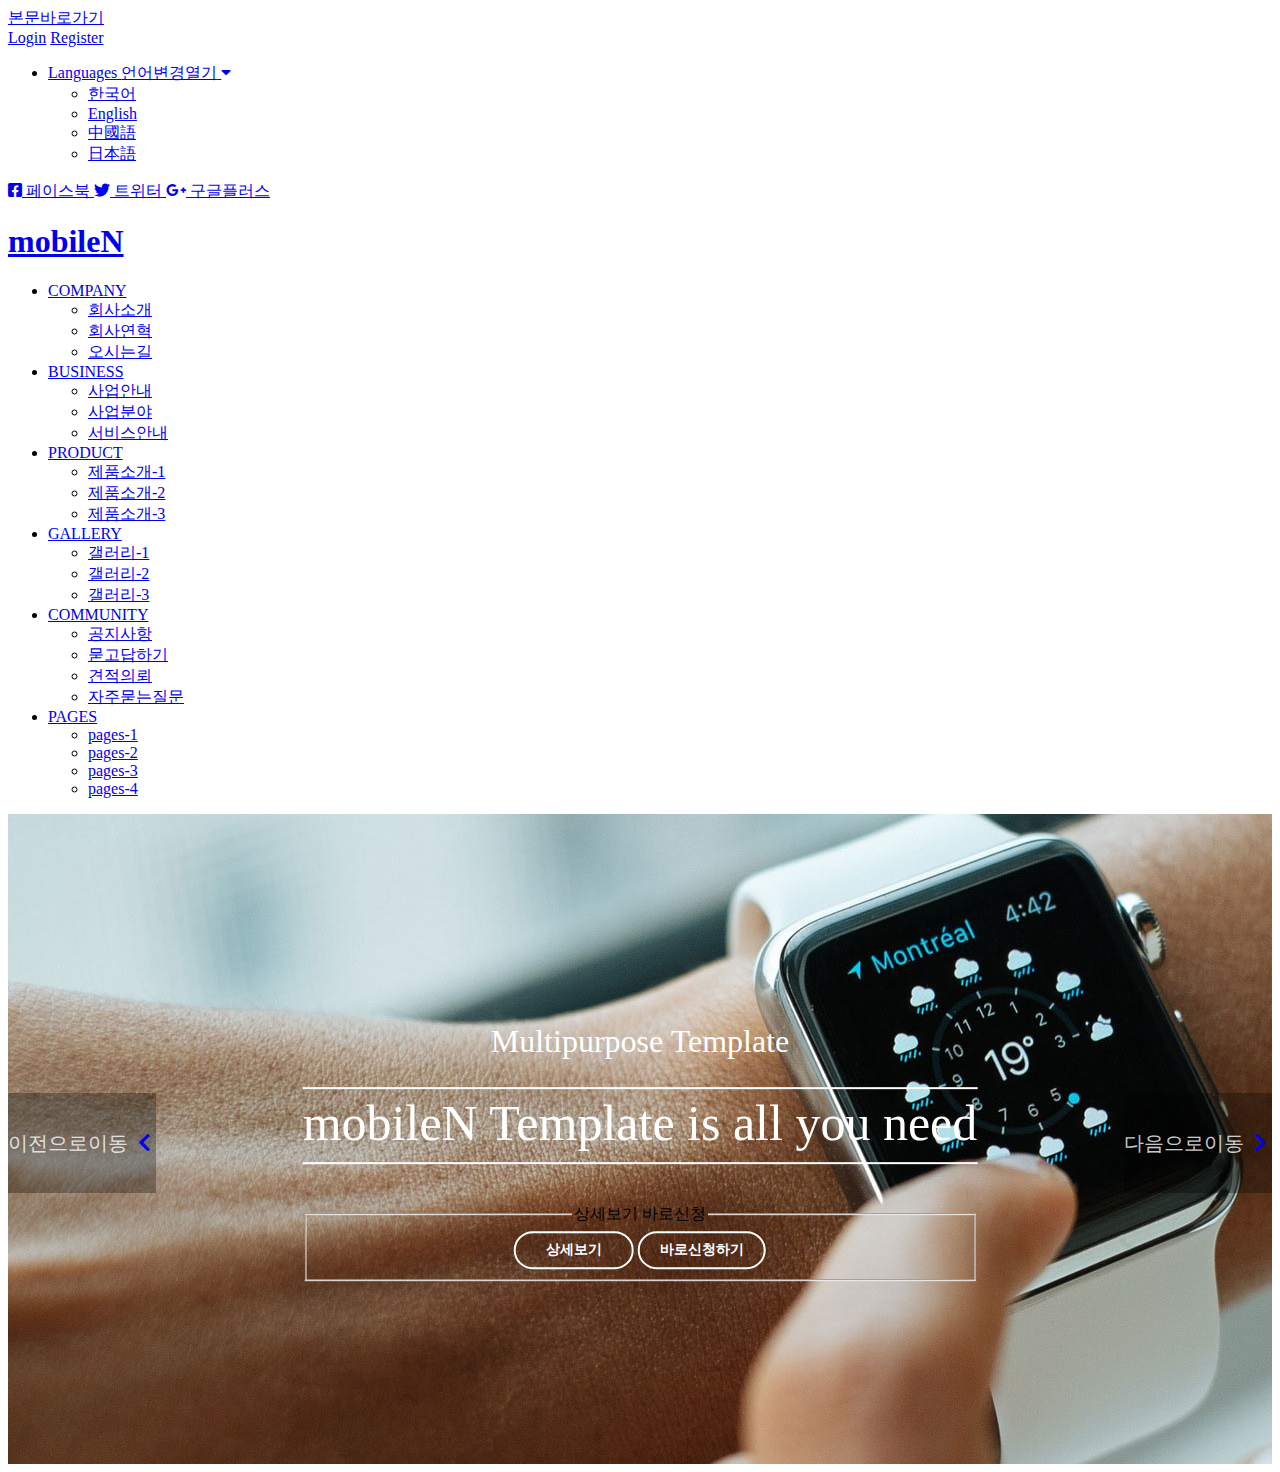
==== index.html @ b36bf937 "Initial commit" ====
<!DOCTYPE html>
<html lang="ko">
<head>
    <meta charset="UTF-8">
    <meta name="viewport" content="width=device-width, initial-scale=1.0">
    <title>portfolio</title>
    <link rel="stylesheet" href="css/index.css">
    <link rel="stylesheet" href="https://use.fontawesome.com/releases/v5.7.0/css/all.css">
    <script src="js/prefixfree.min.js"></script>
    <!--[if lt IE 9]>
    <script src="js/html5shiv.js"></script>
    <![endif]-->

</head>
<body>
    <div class="skip">
        <a href="#">본문바로가기</a>
    </div>

    <header id="header">
        <div class="topmenu">
            <div class="topmenu_box row">
                <div class="login">
                    <a href="#">Login</a>
                    <a href="#">Register</a>
                </div> 
                <div class="lang">
                    <ul class="depth_1">
                       <li>
                           <a href="#">Languages
                               <span class="blind">언어변경열기</span>
                               <span class="open"><i class="fas fa-caret-down"></i></span>
                           </a>
                           <ul class="depth_2">
                               <li><a href="#">한국어</a></li>
                               <li><a href="#">English</a></li>
                               <li><a href="#">中國語</a></li>
                               <li><a href="#">日本語</a></li>
                           </ul>
                       </li>
                    </ul>
                </div>  
                <div class="sns">
                    <a href="#">
                        <i class="fab fa-facebook-square"></i>
                        <span class="blind">페이스북</span>
                    </a>
                    <a href="#">
                        <i class="fab fa-twitter"></i>
                        <span class="blind">트위터</span>
                    </a>
                    <a href="#">
                        <i class="fab fa-google-plus-g"></i>
                        <span class="blind">구글플러스</span>
                    </a>  
                </div>
            </div>
        </div>
        <div class="h1Nav row">
            <h1>
                <a href="#">mobileN</a>
            </h1>
            <div class="nav">
                <ul class="depth1">
                    <li>
                        <a href="#">COMPANY</a>
                        <ul class="depth2">
                            <li><a href="#">회사소개</a></li>
                            <li><a href="#">회사연혁</a></li>
                            <li><a href="#">오시는길</a></li>
                        </ul>
                    </li>
                    <li>
                        <a href="#">BUSINESS</a>
                        <ul class="depth2">
                            <li><a href="#">사업안내</a></li>
                            <li><a href="#">사업분야</a></li>
                            <li><a href="#">서비스안내</a></li>
                        </ul>
                    </li>
                    <li>
                        <a href="#">PRODUCT</a>
                        <ul class="depth2">
                            <li><a href="#">제품소개-1</a></li>
                            <li><a href="#">제품소개-2</a></li>
                            <li><a href="#">제품소개-3</a></li>
                        </ul>
                    </li>
                    <li>
                        <a href="#">GALLERY</a>
                        <ul class="depth2">
                            <li><a href="#">갤러리-1</a></li>
                            <li><a href="#">갤러리-2</a></li>
                            <li><a href="#">갤러리-3</a></li>
                        </ul>
                    </li>
                    <li>
                        <a href="#">COMMUNITY</a>
                        <ul class="depth2">
                            <li><a href="#">공지사항</a></li>
                            <li><a href="#">묻고답하기</a></li>
                            <li><a href="#">견적의뢰</a></li>
                            <li><a href="#">자주묻는질문</a></li>
                        </ul>
                    </li>
                    <li>
                        <a href="#">PAGES</a>
                        <ul class="depth2">
                            <li><a href="#">pages-1</a></li>
                            <li><a href="#">pages-2</a></li>
                            <li><a href="#">pages-3</a></li>
                            <li><a href="#">pages-4</a></li>
                        </ul>
                    </li>
                </ul>
                <div class="deco_box"></div>
            </div>
        </div>

    </header>

    <section class="section">
       <div class="slide_outer">
           <div class="slide">
               <div class="slide_inner">
                   <div class="text">
                       <h2>Multipurpose Template</h2>
                       <h3>mobileN Template is all you need</h3>
                       <div class="btn">
                           <form action="#" method=post>
                               <fieldset>
                                   <legend>상세보기 바로신청</legend>
                                   <button type=submit>상세보기</button>
                                   <button type=submit>바로신청하기</button>
                               </fieldset>
                           </form>
                       </div>
                   </div>
               </div>
               <div class="slide_inner">
                <div class="text">
                    <h2>Multipurpose Template</h2>
                    <h3>mobileN Template is all you Need</h3>
                    <div class="btn">
                        <form action="#" method=post>
                            <fieldset>
                                <legend>상세보기 바로신청</legend>
                                <button type=submit>상세보기</button>
                                <button type=submit>바로신청하기</button>
                            </fieldset>
                        </form>
                    </div>
                </div>
               </div>
               <div class="slide_inner">
                <div class="text">
                    <h2>Multipurpose Template</h2>
                    <h3>mobileN Template is all you Need</h3>
                    <div class="btn">
                        <form action="#" method=post>
                            <fieldset>
                                <legend>상세보기 바로신청</legend>
                                <button type=submit>상세보기</button>
                                <button type=submit>바로신청하기</button>
                            </fieldset>
                        </form>
                    </div>
                </div>
               </div>
           </div>
           <div class="prev arr">
               <span class="blind">이전으로이동</span>
               <a href="#"><i class="fas fa-chevron-left"></i></a>
           </div>
           <div class="next arr">
               <span class="blind">다음으로이동</span>
               <a href="#"><i class="fas fa-chevron-right"></i></a>
           </div>
           <div class="prev_img">
               <div class="img1"></div>
               <h3>ALL NEW NEED</h3>
           </div>
           <div class="next_img">
              <div class="img2"></div>
              <h3>NEW AND COOL</h3>
           </div>
       </div>
    </section>




    
</body>
</html>
---- css/index.css ----
@charset "utf-8";
@import "reset.css";
@import "common.css";
@import "animate.css";

/* 공통구역을 제외한 메인페이지 스타일*/

.slide {
    width:100%;
    height:650px;
    overflow: hidden;
}
.slide .slide_inner {
    background-size:cover;
    background-repeat:no-repeat;
    height:650px;
    position:relative;
}
.slide .slide_inner:nth-child(1) { 
    background-image:url(../images/slide1.jpg);
}
.slide .slide_inner:nth-child(2) { 
    background-image:url(../images/slide2.jpg);
}
.slide .slide_inner:nth-child(3) { 
    background-image:url(../images/slide3.jpg);
}
.slide .text { 
    text-align: center;
    position:absolute;
    top:50%; left:50%;
    transform:translate(-50%, -50%)
}
.slide .text h2 { 
    font-size:32px;
    color:#fff;
    font-weight:normal;
    animation:fadeInUpBig 1s 0.5s both 1; 
}
.slide .text h3 { 
    font-size:50px;
    color:#fff;
    font-weight:normal;
    white-space: nowrap;
    border-top:2px solid #fff;
    border-bottom:2px solid #fff;
    padding:5px 0 10px;
    margin: 10px 0 40px;
    animation:fadeInUpBig 1s 0.8s both 1;
}
.slide .btn button { 
    font-size:14px;
    color:#fff;
    padding:8px 30px;
    background:transparent;
    border:2px solid #fff;
    border-radius:24px;
    font-weight: bold;
    animation:fadeInUpBig 1s 1s both 1;
    transition:all 0.5s;
}
.slide .btn button:last-child { 
    padding:8px 20px;
}
.slide .btn button:hover { 
    color:#505050;
    background:#fff;
}
.slide_outer {  
    position:relative
}
.slide_outer .arr { 
    position:absolute;
    top:43%;
    color:rgba(255, 255, 255, 0.8);
    font-size:20px;
    background:rgba(0, 0, 0, 0.3);
}
.slide_outer .arr i { 
    padding:40px 5px;
}
.slide_outer .arr:hover { 
    color:rgba(255, 255, 255, 0.4);
}
.slide_outer .next { 
     position:absolute;
     right:0%;
}
.slide_outer .prev { 
    position:absolute;
    left:0%;
}
.slide_outer .prev_img {
    position:absolute;
    top:43%; left:22.47px;
    display:none;
}
.slide_outer .img1 { 
    background-image: url(../images/slide3.jpg);
    background-repeat: no-repeat;
    background-size:cover;
    height:100px;
    width:180px;
}
.slide_outer .prev_img > h3,
.slide_outer .next_img > h3 { 
    font-size: 11px;
    color: #fff;
    background:rgba(0, 0, 0, 0.8);
    padding:5px 0px;
    text-align: center;
}
.slide_outer .next_img {
    position:absolute;
    top:43%; right:22.47px;
    display:none;
}
.slide_outer .img2 { 
    background-image: url(../images/slide2.jpg);
    background-repeat: no-repeat;
    background-size:cover;
    height:100px;
    width:180px;
}
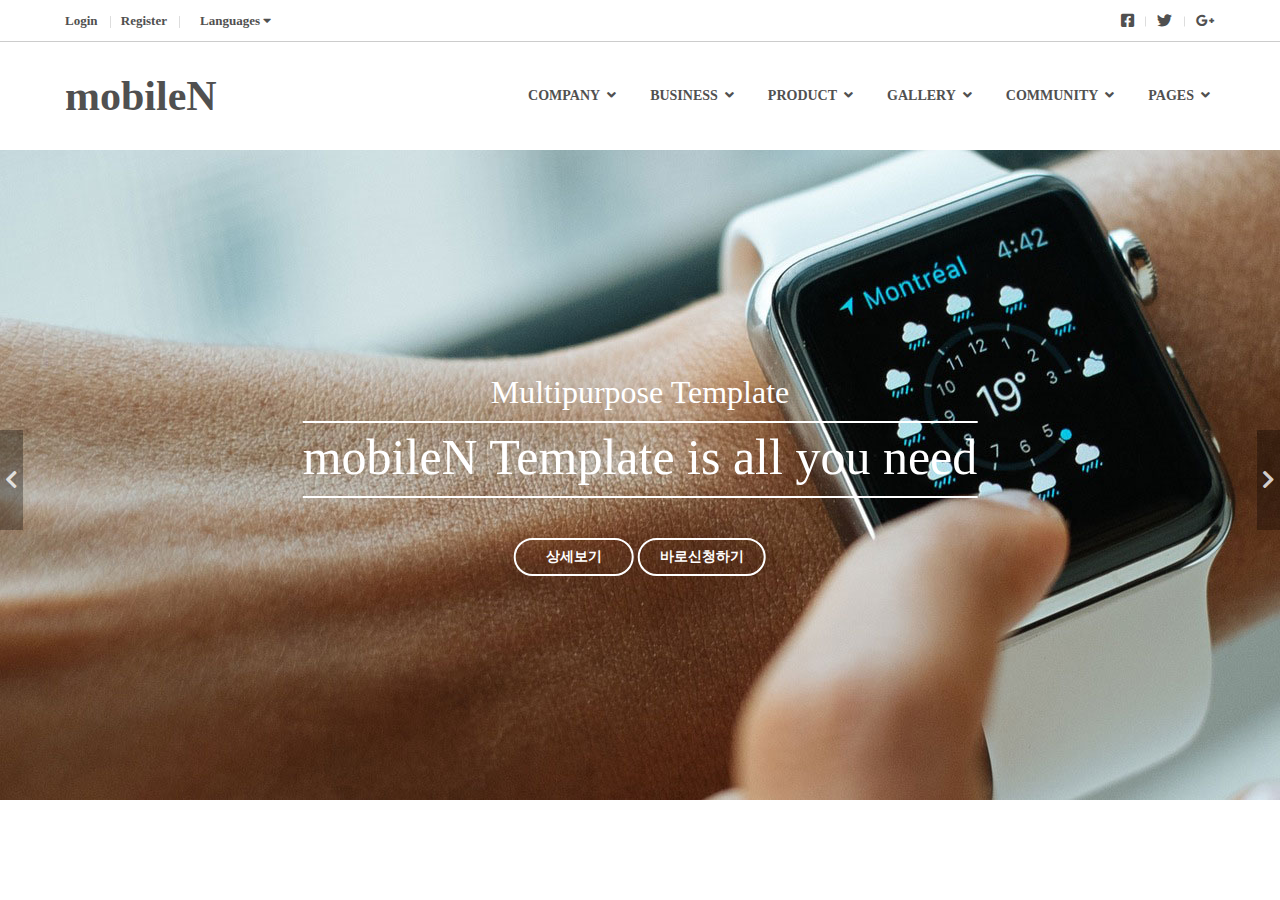
==== commit 78a5f5c6: "Update index.html" ====
--- a/index.html
+++ b/index.html
@@ -6,7 +6,7 @@
     <title>portfolio</title>
     <link rel="stylesheet" href="css/index.css">
     <link rel="stylesheet" href="https://use.fontawesome.com/releases/v5.7.0/css/all.css">
-    <script src="js/prefixfree.min.js"></script>
+    <!-- <script src="js/prefixfree.min.js"></script> -->
     <!--[if lt IE 9]>
     <script src="js/html5shiv.js"></script>
     <![endif]-->
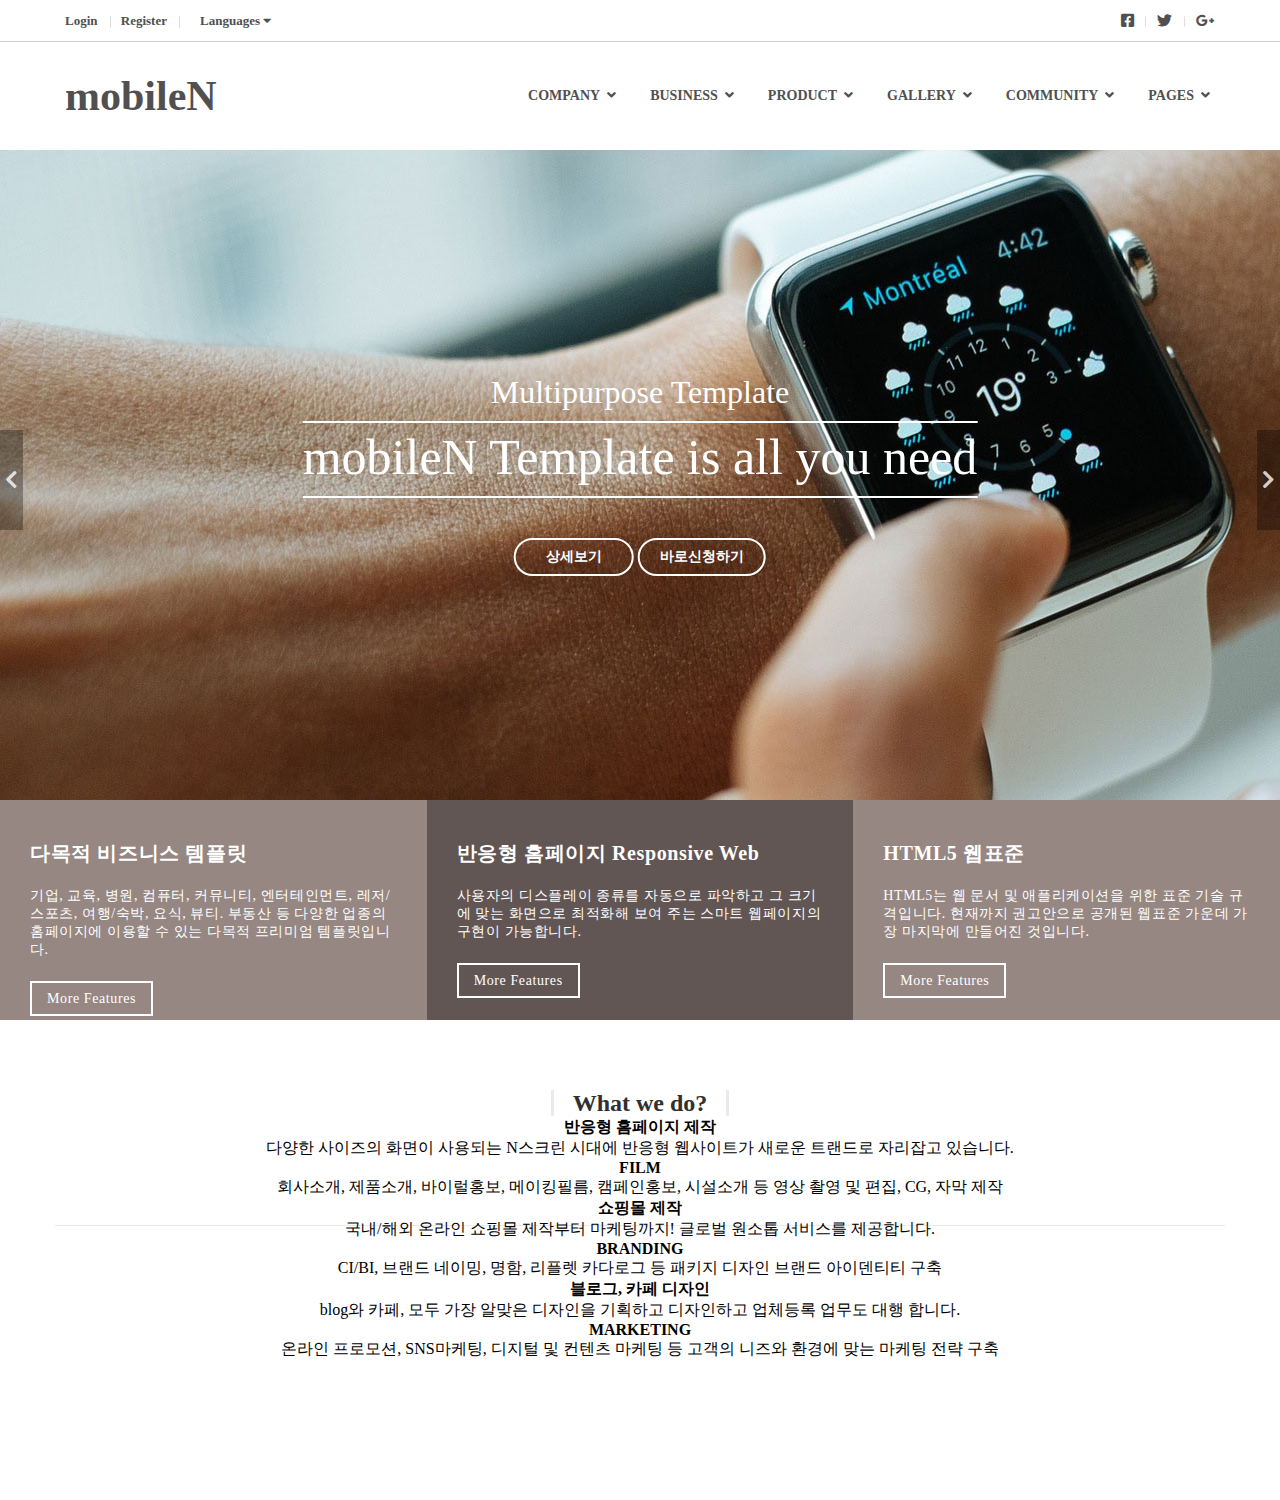
==== commit 1624231c: "0729-01" ====
--- a/index.html
+++ b/index.html
@@ -185,6 +185,90 @@
               <h3>NEW AND COOL</h3>
            </div>
        </div>
+       <div class="business">
+           <ul class="cf">
+               <li>
+                   <h2>다목적 비즈니스 템플릿</h2>
+                   <p>기업, 교육, 병원, 컴퓨터, 커뮤니티, 엔터테인먼트, 레저/스포츠, 여행/숙박, 요식, 뷰티. 부동산 등 다양한 업종의 홈페이지에 이용할 수 있는 다목적 프리미엄 템플릿입니다.</p>
+                   <a href="#">More Features</a>
+               </li>
+               <li>
+                   <h2>반응형 홈페이지 Responsive Web</h2>
+                   <p>사용자의 디스플레이 종류를 자동으로 파악하고 그 크기에 맞는 화면으로 최적화해 보여 주는 스마트 웹페이지의 구현이 가능합니다.</p>
+                   <a href="#">More Features</a>
+               </li>
+               <li>
+                   <h2>HTML5 웹표준</h2>
+                   <p>HTML5는 웹 문서 및 애플리케이션을 위한 표준 기술 규격입니다. 현재까지 권고안으로 공개된 웹표준 가운데 가장 마지막에 만들어진 것입니다.</p>
+                   <a href="">More Features</a>
+               </li>
+           </ul>
+       </div>
+       <div class="service row">
+           <span>What we do?</span>
+           <div class="service_box">
+               <div class="box">
+                   <div>
+                       <div class="service_icon">
+                           <i class="icon-home"></i>
+                           <h3>반응형 홈페이지 제작</h3>
+                       </div>
+                       <div calss="overlay_text">
+                           <p>다양한 사이즈의 화면이 사용되는 N스크린 시대에 반응형 웹사이트가 새로운 트랜드로 자리잡고 있습니다.</p>
+                       </div>
+                   </div>
+                   <div>
+                       <div class="service_icon">
+                           <i class="icon-film"></i>
+                           <h3>FILM</h3>
+                       </div>
+                       <div calss="overlay_text">
+                           <p>회사소개, 제품소개, 바이럴홍보, 메이킹필름, 캠페인홍보, 시설소개 등 영상 촬영 및 편집, CG, 자막 제작</p>
+                       </div>
+                   </div>
+               </div>
+               <div class="box">
+                   <div>
+                       <div class="service_icon">
+                           <i class="icon-basket"></i>
+                           <h3>쇼핑몰 제작</h3>
+                       </div>
+                       <div calss="overlay_text">
+                           <p>국내/해외 온라인 쇼핑몰 제작부터 마케팅까지! 글로벌 원소톱 서비스를 제공합니다.</p>
+                       </div>
+                   </div>
+                   <div>
+                       <div class="service_icon">
+                           <i class="icon-star"></i>
+                           <h3>BRANDING</h3>
+                       </div>
+                       <div calss="overlay_text">
+                           <p>CI/BI, 브랜드 네이밍, 명함, 리플렛 카다로그 등 패키지 디자인 브랜드 아이덴티티 구축</p>
+                       </div>
+                   </div>
+               </div>
+               <div class="box">
+                   <div>
+                       <div class="service_icon">
+                           <i class="icon-doc"></i>
+                           <h3>블로그, 카페 디자인</h3>
+                       </div>
+                       <div calss="overlay_text">
+                           <p>blog와 카페, 모두 가장 알맞은 디자인을 기획하고 디자인하고 업체등록 업무도 대행 합니다.</p>
+                       </div>
+                   </div>
+                   <div>
+                       <div class="service_icon">
+                           <i class="icon-social-dribbble"></i>
+                           <h3>MARKETING</h3>
+                       </div>
+                       <div calss="overlay_text">
+                           <p>온라인 프로모션, SNS마케팅, 디지털 및 컨텐츠 마케팅 등 고객의 니즈와 환경에 맞는 마케팅 전략 구축</p>
+                       </div>
+                   </div>
+               </div>
+           </div>
+       </div>  
     </section>
 
 
--- a/css/index.css
+++ b/css/index.css
@@ -4,7 +4,6 @@
 @import "animate.css";
 
 /* 공통구역을 제외한 메인페이지 스타일*/
-
 .slide {
     width:100%;
     height:650px;
@@ -121,4 +120,58 @@
     background-size:cover;
     height:100px;
     width:180px;
+}
+.slide_outer .prev:hover + .prev_img { display:block; }
+.slide_outer .next:hover + .next_img { display:block; }
+
+.business ul li {
+    float: left; 
+    width:33.3333%;
+    color: #fff;
+    padding: 40px 30px;
+    height:220px;
+    letter-spacing:0.6px
+}
+.business li > h2 { 
+    font-size: 20px;
+}
+.business p {
+    margin: 20px 0 30px;
+    font-size:14px;
+}
+.business a { 
+    border:2px solid #fff;
+    padding:8px 15px;
+    font-size:14px;
+}
+.business li:nth-child(1) { background:#968783; }
+.business li:nth-child(2) { background:#625654; }
+.business li:nth-child(3) { background:#968783; }
+.business li a:hover {
+    background:#625654;
+    border:2px solid transparent;
+}
+.business li:nth-child(2) > a:hover { background:#968783; }
+
+.service { 
+    padding:70px 0;
+    text-align: center;
+    position:relative;
+}
+.service > span { 
+    font-size: 24px;
+    color:#303030;
+    background:#fff;
+    padding:0 19px;
+    border-left:3px solid #eaeaea;
+    border-right:3px solid #eaeaea;
+    font-weight: bold;
+}
+.service > span:before { 
+    content:'';
+    background:#eaeaea ;
+    width:100%; height:1px;
+    position: absolute;
+    top:50%; left:0;
+    z-index:-1;
 }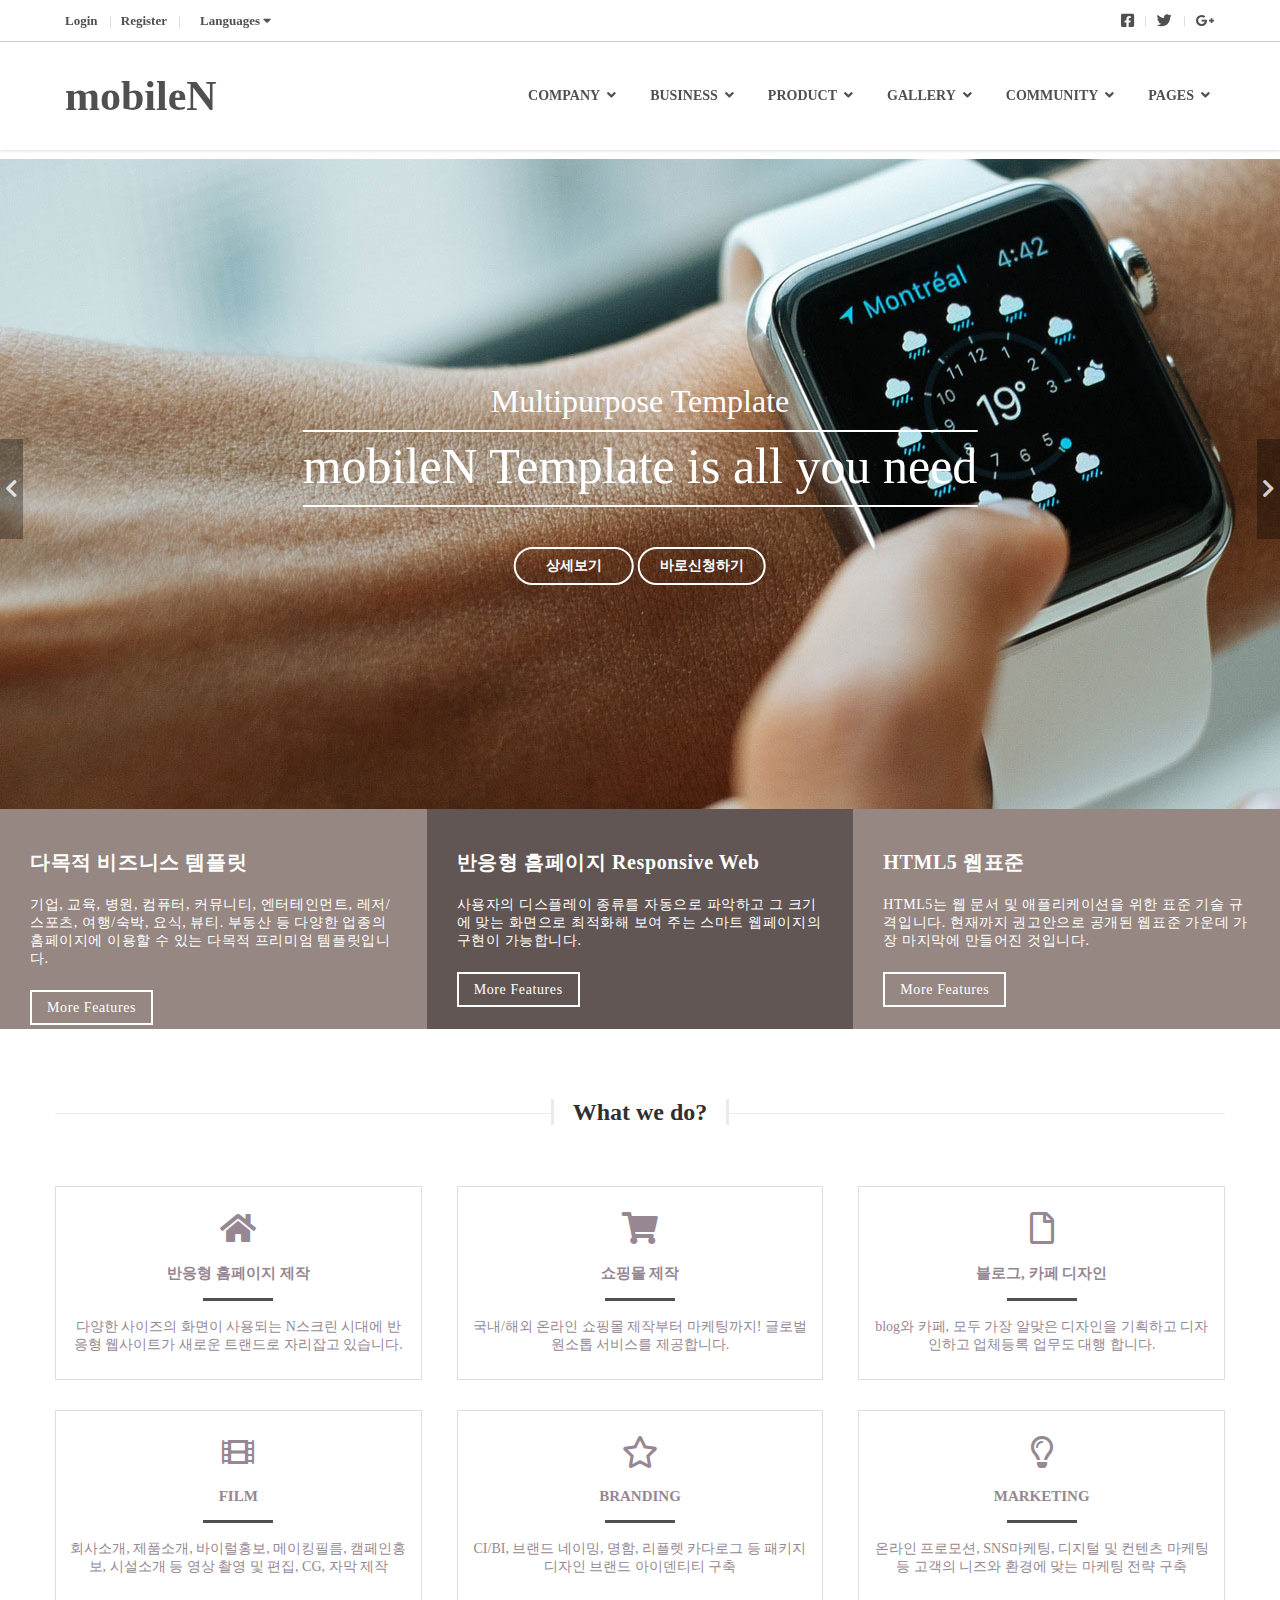
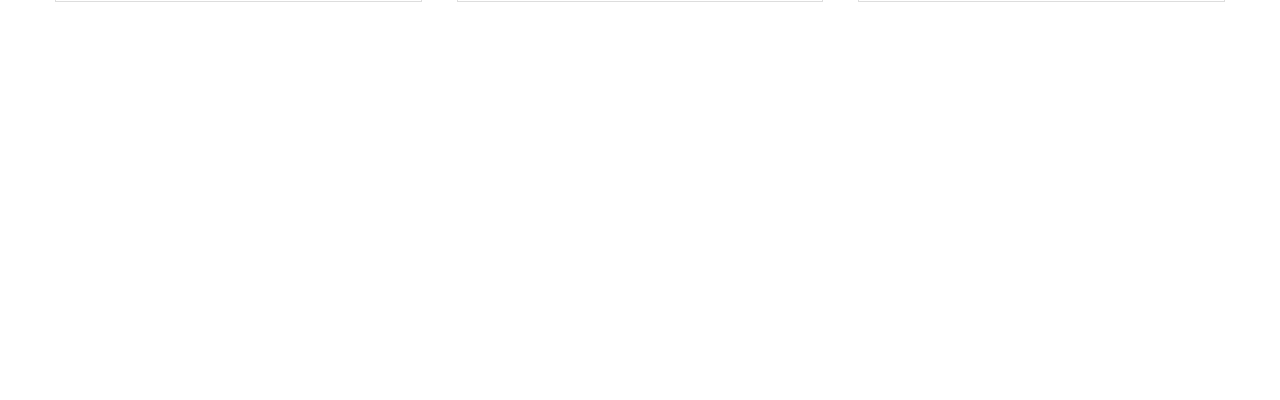
==== commit 5963b648: "service 추가" ====
--- a/index.html
+++ b/index.html
@@ -9,7 +9,7 @@
     <!-- <script src="js/prefixfree.min.js"></script> -->
     <!--[if lt IE 9]>
     <script src="js/html5shiv.js"></script>
-    <![endif]-->
+    <![endif] -->
 
 </head>
 <body>
@@ -119,7 +119,7 @@
 
     </header>
 
-    <section class="section">
+    <section id="section">
        <div class="slide_outer">
            <div class="slide">
                <div class="slide_inner">
@@ -205,70 +205,76 @@
            </ul>
        </div>
        <div class="service row">
-           <span>What we do?</span>
-           <div class="service_box">
+           <div class="border">
+               <span>What we do?</span>
+           </div>
+           <div class="service_box cf">
                <div class="box">
                    <div>
                        <div class="service_icon">
-                           <i class="icon-home"></i>
+                           <i class="fas fa-home"></i>
                            <h3>반응형 홈페이지 제작</h3>
-                       </div>
-                       <div calss="overlay_text">
-                           <p>다양한 사이즈의 화면이 사용되는 N스크린 시대에 반응형 웹사이트가 새로운 트랜드로 자리잡고 있습니다.</p>
-                       </div>
-                   </div>
-                   <div>
-                       <div class="service_icon">
-                           <i class="icon-film"></i>
+                           <p>다양한 사이즈의 화면이 사용되는 N스크린 시대에 반응형 웹사이트가 새로운 트랜드로 자리잡고 있습니다. </p>
+                       </div>
+                       <div class="overlay_text">
+                       </div>
+                   </div>
+                   <div>
+                       <div class="service_icon">
+                           <i class="fas fa-film"></i>
                            <h3>FILM</h3>
-                       </div>
-                       <div calss="overlay_text">
                            <p>회사소개, 제품소개, 바이럴홍보, 메이킹필름, 캠페인홍보, 시설소개 등 영상 촬영 및 편집, CG, 자막 제작</p>
                        </div>
+                       <div class="overlay_text">
+                       </div>
                    </div>
                </div>
                <div class="box">
                    <div>
                        <div class="service_icon">
-                           <i class="icon-basket"></i>
+                           <i class="fas fa-shopping-cart"></i>
                            <h3>쇼핑몰 제작</h3>
-                       </div>
-                       <div calss="overlay_text">
                            <p>국내/해외 온라인 쇼핑몰 제작부터 마케팅까지! 글로벌 원소톱 서비스를 제공합니다.</p>
                        </div>
-                   </div>
-                   <div>
-                       <div class="service_icon">
-                           <i class="icon-star"></i>
+                       <div class="overlay_text">
+                       </div>
+                   </div>
+                   <div>
+                       <div class="service_icon">
+                           <i class="far fa-star"></i>
                            <h3>BRANDING</h3>
-                       </div>
-                       <div calss="overlay_text">
                            <p>CI/BI, 브랜드 네이밍, 명함, 리플렛 카다로그 등 패키지 디자인 브랜드 아이덴티티 구축</p>
                        </div>
+                       <div class="overlay_text">   
+                       </div>
                    </div>
                </div>
                <div class="box">
                    <div>
                        <div class="service_icon">
-                           <i class="icon-doc"></i>
+                           <i class="far fa-file"></i>
                            <h3>블로그, 카페 디자인</h3>
-                       </div>
-                       <div calss="overlay_text">
                            <p>blog와 카페, 모두 가장 알맞은 디자인을 기획하고 디자인하고 업체등록 업무도 대행 합니다.</p>
                        </div>
-                   </div>
-                   <div>
-                       <div class="service_icon">
-                           <i class="icon-social-dribbble"></i>
+                       <div class="overlay_text">  
+                       </div>
+                   </div>
+                   <div>
+                       <div class="service_icon">
+                           <i class="far fa-lightbulb"></i>
                            <h3>MARKETING</h3>
-                       </div>
-                       <div calss="overlay_text">
                            <p>온라인 프로모션, SNS마케팅, 디지털 및 컨텐츠 마케팅 등 고객의 니즈와 환경에 맞는 마케팅 전략 구축</p>
                        </div>
-                   </div>
-               </div>
-           </div>
-       </div>  
+                       <div class="overlay_text">
+                           
+                       </div>
+                   </div>
+               </div>
+           </div>
+       </div>
+       
+       
+       
     </section>
 
 
--- a/css/index.css
+++ b/css/index.css
@@ -4,6 +4,7 @@
 @import "animate.css";
 
 /* 공통구역을 제외한 메인페이지 스타일*/
+#section { padding-top:159px ;}
 .slide {
     width:100%;
     height:650px;
@@ -156,9 +157,9 @@
 .service { 
     padding:70px 0;
     text-align: center;
-    position:relative;
-}
-.service > span { 
+}
+.service .border { position: relative; }
+.service  span { 
     font-size: 24px;
     color:#303030;
     background:#fff;
@@ -167,11 +168,58 @@
     border-right:3px solid #eaeaea;
     font-weight: bold;
 }
-.service > span:before { 
+.service  span:before { 
     content:'';
     background:#eaeaea ;
     width:100%; height:1px;
     position: absolute;
     top:50%; left:0;
     z-index:-1;
-}+}
+.service .service_box { 
+    margin-top:60px;
+}
+.service .service_icon { color: #968793;}
+.service .service_box i { 
+    font-size: 32px;
+}
+.service .service_box h3 { 
+    font-size: 15px;
+    padding: 20px 0 15px;
+    position: relative;
+}
+.service .service_box h3:after {
+    content: '';
+    position: absolute;
+    top:100%; left:50%;
+    transform:translateX(-50%);
+    height:3px;
+    width:70px;
+    background: #505050;
+  }
+.service .service_box p { 
+    font-size: 14px;
+    padding-top: 20px;
+}
+.service .box > div { 
+    padding: 25px 13px;
+    margin-bottom:30px;
+    border:1px solid #ddd;
+    position: relative;
+}
+.service .service_box > .box { 
+    float: left;
+    width: 31.3333%;
+}
+.service .service_box > .box:nth-child(2) { 
+    margin: 0 3%
+}
+.service .box .overlay_text { 
+    position: absolute;
+    top:0; left:0; right:0; bottom:0;
+    background:linear-gradient(to right, #968783, #625654 );
+    opacity:0; transition:all 0.5s;
+    z-index: -1;
+}
+.service .box > div:hover .overlay_text { opacity:0.8;}
+.service .box > div:hover .service_icon { color:#fff;}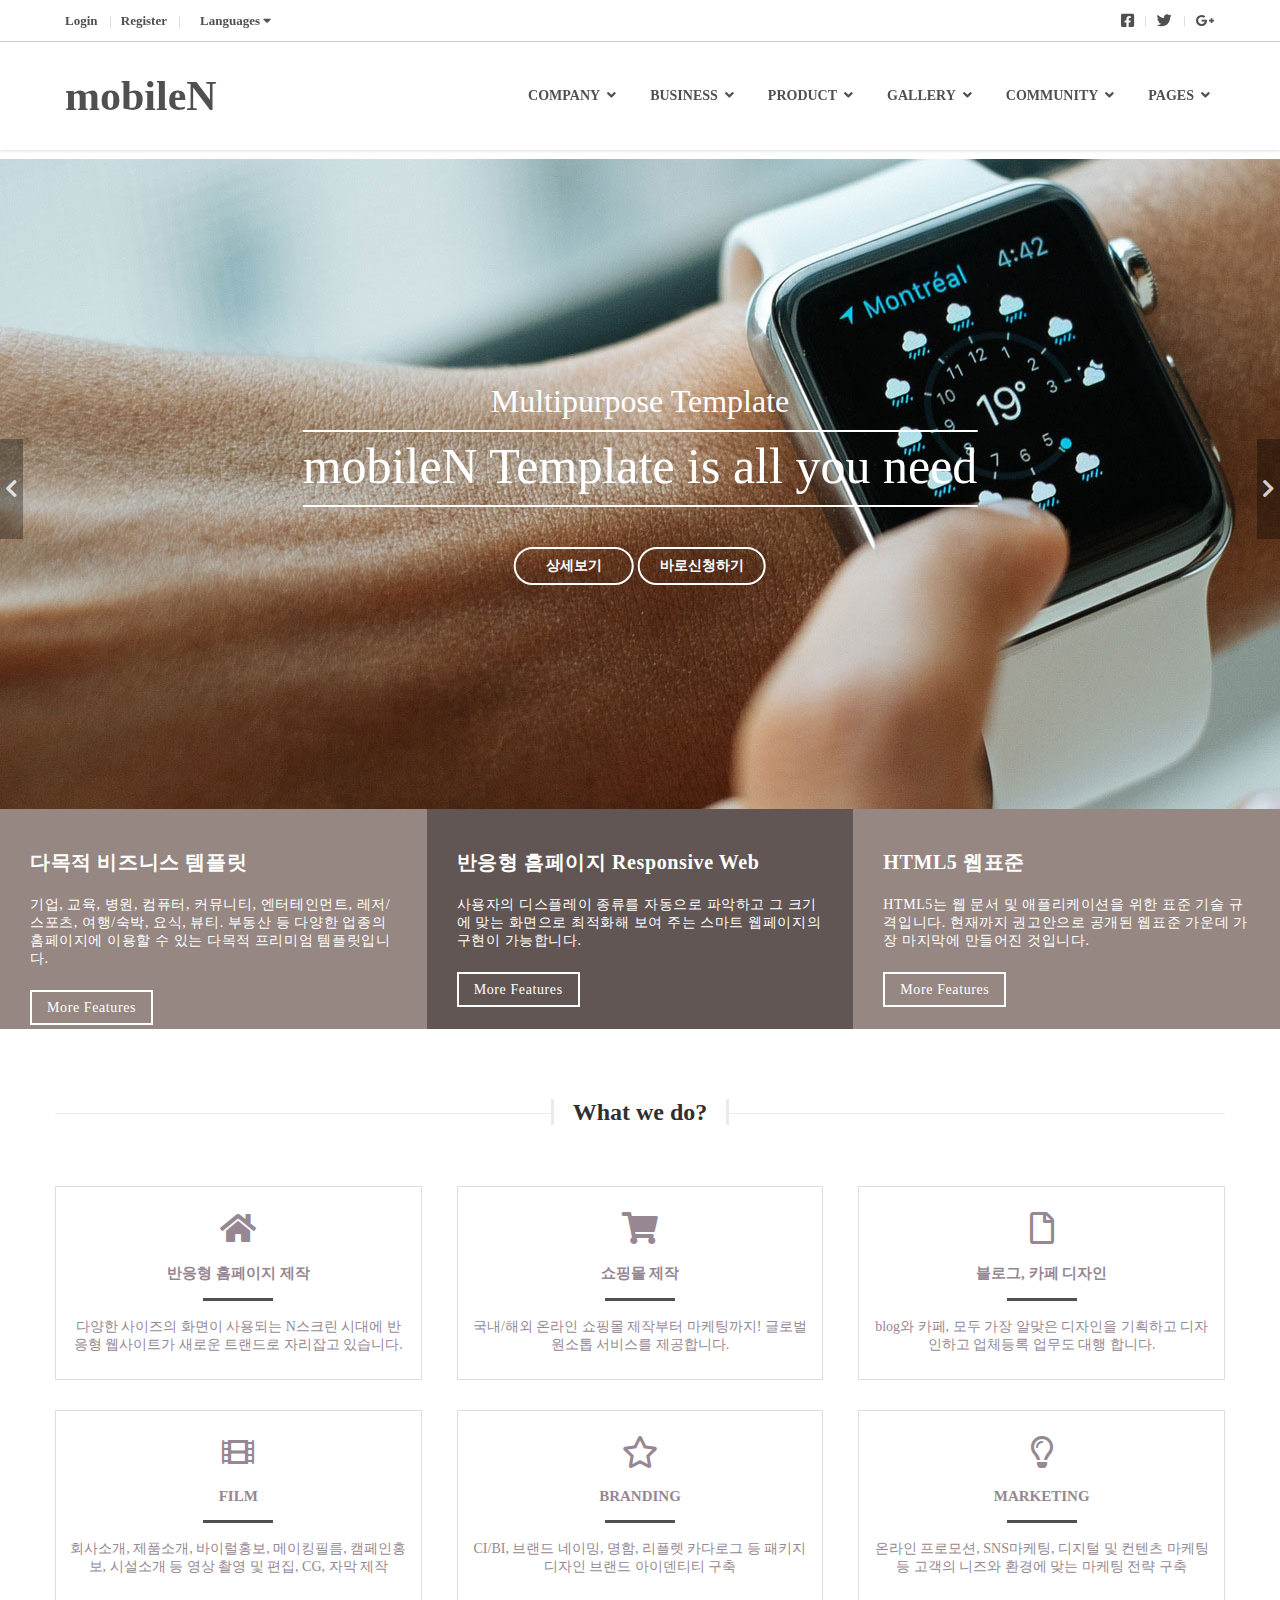
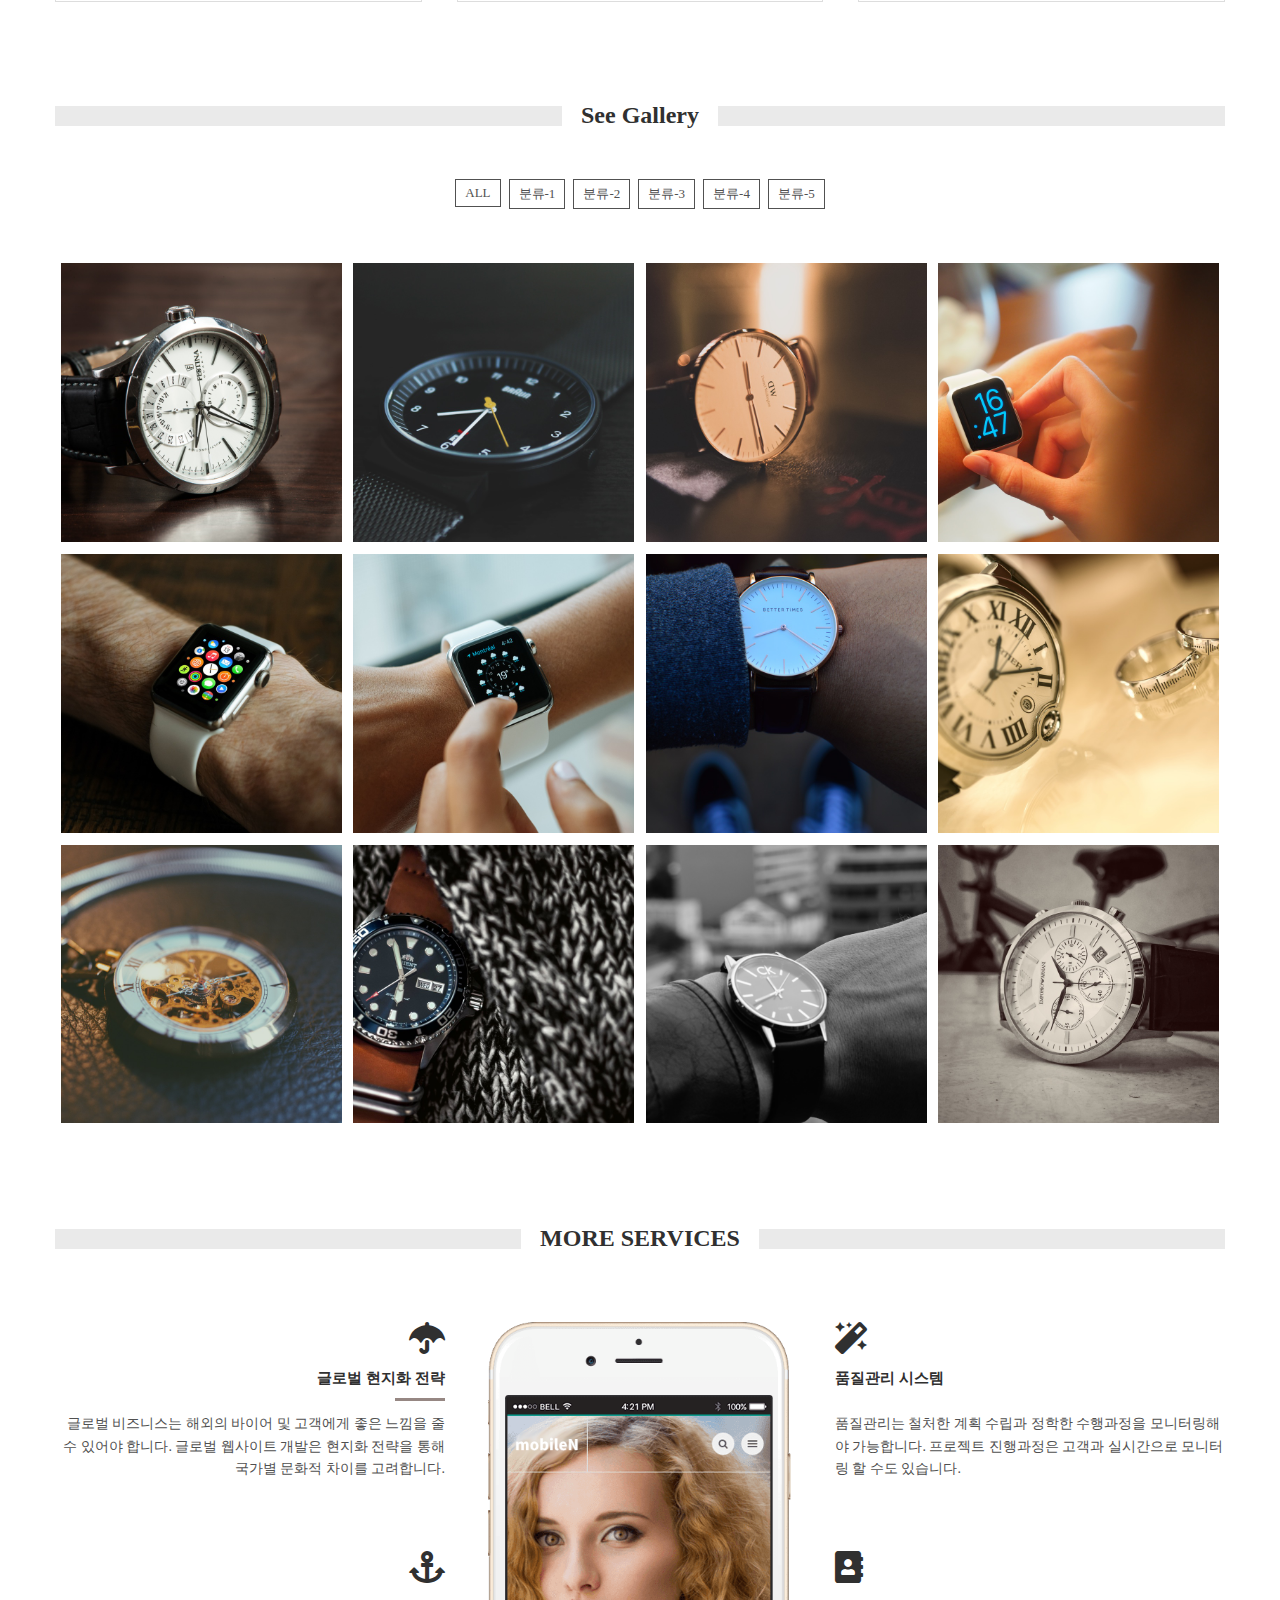
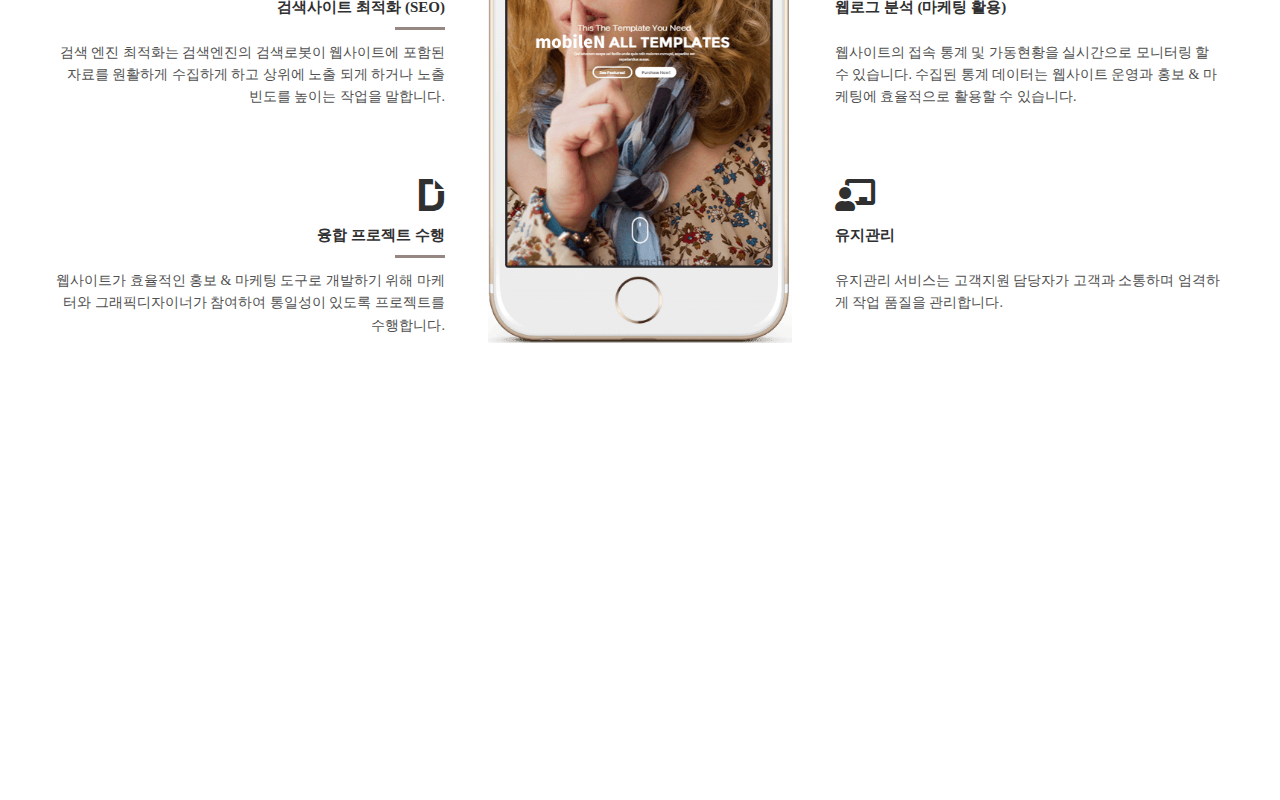
==== commit 634857b3: "0730 section 추가" ====
--- a/index.html
+++ b/index.html
@@ -272,6 +272,191 @@
                </div>
            </div>
        </div>
+       <div class="see_gally row">
+           <div class="border">
+               <span>See Gallery</span>
+           </div>  
+           <ul class="filter cf">
+               <li><a href="#">ALL</a></li>
+               <li><a href="#">분류-1</a></li>
+               <li><a href="#">분류-2</a></li>
+               <li><a href="#">분류-3</a></li>
+               <li><a href="#">분류-4</a></li>
+               <li><a href="#">분류-5</a></li>
+           </ul>
+           <div class="gally_item cf">
+               <div class="item">
+                   <div class="item_box">
+                      <div class="item_doco">
+                          <div class="text">
+                              <a href="#"><h3>타이틀</h3></a>
+                              <p>mobilen</p>
+                          </div> 
+                          <a href="#"><img src="images/item (1).jpg" alt="타이틀"></a>
+                      </div>
+                   </div>
+                   <div class="item_box">
+                      <div class="item_doco">
+                          <div class="text">
+                              <a href="#"><h3>타이틀</h3></a>
+                              <p>mobilen</p>
+                          </div> 
+                          <a href="#"><img src="images/item (2).jpg" alt="타이틀"></a>
+                      </div>
+                   </div>
+                   <div class="item_box">
+                      <div class="item_doco">
+                          <div class="text">
+                              <a href="#"><h3>타이틀</h3></a>
+                              <p>mobilen</p>
+                          </div> 
+                          <a href="#"><img src="images/item (3).jpg" alt="타이틀"></a>
+                      </div>
+                   </div>
+                   
+               </div>
+               <div class="item">
+                   <div class="item_box">
+                      <div class="item_doco">
+                          <div class="text">
+                              <a href="#"><h3>타이틀</h3></a>
+                              <p>mobilen</p>
+                          </div> 
+                          <a href="#"><img src="images/item (4).jpg" alt="타이틀"></a>
+                      </div>
+                   </div>
+                   <div class="item_box">
+                      <div class="item_doco">
+                          <div class="text">
+                              <a href="#"><h3>타이틀</h3></a>
+                              <p>mobilen</p>
+                          </div> 
+                          <a href="#"><img src="images/item (5).jpg" alt="타이틀"></a>
+                      </div>
+                   </div>
+                   <div class="item_box">
+                      <div class="item_doco">
+                          <div class="text">
+                              <a href="#"><h3>타이틀</h3></a>
+                              <p>mobilen</p>
+                          </div> 
+                          <a href="#"><img src="images/item (6).jpg" alt="타이틀"></a>
+                      </div>
+                   </div>
+                   
+               </div>
+               <div class="item">
+                   <div class="item_box">
+                      <div class="item_doco">
+                          <div class="text">
+                              <a href="#"><h3>타이틀</h3></a>
+                              <p>mobilen</p>
+                          </div> 
+                          <a href="#"><img src="images/item (7).jpg" alt="타이틀"></a>
+                      </div>
+                   </div>
+                   <div class="item_box">
+                      <div class="item_doco">
+                          <div class="text">
+                              <a href="#"><h3>타이틀</h3></a>
+                              <p>mobilen</p>
+                          </div> 
+                          <a href="#"><img src="images/item (8).jpg" alt="타이틀"></a>
+                      </div>
+                   </div>
+                   <div class="item_box">
+                      <div class="item_doco">
+                          <div class="text">
+                              <a href="#"><h3>타이틀</h3></a>
+                              <p>mobilen</p>
+                          </div> 
+                          <a href="#"><img src="images/item (9).jpg" alt="타이틀"></a>
+                      </div>
+                   </div>
+                   
+               </div>
+               <div class="item">
+                   <div class="item_box">
+                      <div class="item_doco">
+                          <div class="text">
+                              <a href="#"><h3>타이틀</h3></a>
+                              <p>mobilen</p>
+                          </div> 
+                          <a href="#"><img src="images/item (10).jpg" alt="타이틀"></a>
+                      </div>
+                   </div>
+                   <div class="item_box">
+                      <div class="item_doco">
+                          <div class="text">
+                              <a href="#">
+                                  <h3>타이틀</h3>
+                              </a>
+                              <p>mobilen</p>
+                          </div> 
+                          <a href="#"><img src="images/item (11).jpg" alt="타이틀"></a>
+                      </div>
+                   </div>
+                   <div class="item_box">
+                      <div class="item_doco">
+                          <div class="text">
+                              <a href="#"><h3>타이틀</h3></a>
+                              <p>mobilen</p>
+                          </div> 
+                          <a href="#"><img src="images/item (12).jpg" alt="타이틀"></a>
+                      </div>
+                   </div>
+                   
+               </div>
+           </div>
+       </div>
+       <div class="more_services row">
+            <div class="border">
+               <span>MORE SERVICES</span>
+           </div> 
+           <div class="services cf">
+               <div class="services_box">
+                   <div class="services_text">
+                      <i class="fas fa-umbrella"></i>
+                      <h3>글로벌 현지화 전략</h3>
+                      <p>글로벌 비즈니스는 해외의 바이어 및 고객에게 좋은 느낌을 줄 수 있어야 합니다. 글로벌 웹사이트 개발은 현지화 전략을 통해 국가별 문화적 차이를 고려합니다.</p>
+                   </div>
+                   <div class="services_text">
+                      <i class="fas fa-anchor"></i>
+                      <h3>검색사이트 최적화 (SEO)</h3>
+                      <p>검색 엔진 최적화는 검색엔진의 검색로봇이 웹사이트에 포함된 자료를 원활하게 수집하게 하고 상위에 노출 되게 하거나 노출 빈도를 높이는 작업을 말합니다.</p>
+                   </div>
+                   <div class="services_text">
+                      <i class="fab fa-dochub"></i>
+                      <h3>융합 프로젝트 수행</h3>
+                      <p>웹사이트가 효율적인 홍보 & 마케팅 도구로 개발하기 위해 마케터와 그래픽디자이너가 참여하여 통일성이 있도록 프로젝트를 수행합니다.</p>
+                   </div>
+               </div>
+               <div class="services_box">
+                   <img src="images/phone4.png" alt="아이폰">
+               </div>
+               <div class="services_box">
+                   <div class="services_text">
+                      <i class="fas fa-magic"></i>
+                      <h3>품질관리 시스템</h3>
+                      <p>품질관리는 철처한 계획 수립과 정학한 수행과정을 모니터링해야 가능합니다. 프로젝트 진행과정은 고객과 실시간으로 모니터링 할 수도 있습니다.</p>
+                   </div>
+                   <div class="services_text">
+                      <i class="fas fa-address-book"></i>
+                      <h3>웹로그 분석 (마케팅 활용)</h3>
+                      <p>웹사이트의 접속 통계 및 가동현황을 실시간으로 모니터링 할 수 있습니다. 수집된 통계 데이터는 웹사이트 운영과 홍보 & 마케팅에 효율적으로 활용할 수 있습니다.</p>
+                   </div>
+                   <div class="services_text">
+                      <i class="fas fa-chalkboard-teacher"></i>
+                      <h3>유지관리</h3>
+                      <p>유지관리 서비스는 고객지원 담당자가 고객과 소통하며 엄격하게 작업 품질을 관리합니다.</p>
+                   </div>
+               </div>
+           </div>
+
+
+
+       </div>
+
        
        
        
--- a/css/index.css
+++ b/css/index.css
@@ -222,4 +222,157 @@
     z-index: -1;
 }
 .service .box > div:hover .overlay_text { opacity:0.8;}
-.service .box > div:hover .service_icon { color:#fff;}+.service .box > div:hover .service_icon { color:#fff;}
+
+.see_gally { 
+    text-align: center;
+    margin-bottom:100px;
+}
+.see_gally .border { position: relative; }
+.see_gally  span { 
+    font-size: 24px;
+    color:#303030;
+    background:#fff;
+    padding:0 19px;
+    font-weight: bold;
+}
+.see_gally span:before { 
+    content:'';
+    background:#eaeaea ;
+    width:100%; height:20px;
+    position: absolute;
+    top:50%; left:0;
+    transform:translateY(-50%);
+    z-index:-1;
+}
+.see_gally .filter { 
+    margin: 50px 0;
+    text-align: center;
+    display: inline-block;
+}
+.see_gally .filter li { 
+    float: left;
+    margin:0 4px;
+    border:1px solid #515151;
+}
+.see_gally .filter li a { 
+    padding: 5px 9px;
+    font-size: 13px;
+    color: #515151;
+    display: inline-block;
+}
+.see_gally .filter li:hover { 
+    border:1px solid #a79191;
+}
+.see_gally .filter li:hover a { 
+    color:#a79191;
+}
+.see_gally .item {
+    float: left; 
+    width:24%;
+    margin:0 0.5%;
+}
+.see_gally .item_box { 
+    height:280.8px;
+    overflow:hidden;
+    position: relative;
+}
+.see_gally .item > .item_box:nth-child(2) { 
+    margin:10px 0;
+}
+.see_gally .item_box:hover .item_doco { 
+    top:0px
+ }
+.see_gally .item_doco { 
+    position: absolute;
+    top:-72px;
+    transition:all 0.5s;
+}
+.see_gally .text { 
+    padding:15px 18px;
+    background:#2a2a2a;
+    text-align: left;
+}
+.see_gally .text h3 { 
+    font-size: 18px;
+    color:#9a9a9a;
+}
+.see_gally .text h3:hover {
+    color:#f1f1f1;
+}
+.see_gally .text p { 
+    font-size: 14px;
+    color:#9a9a9a;
+}
+.see_gally .item_box img {
+    width: 100%;
+    vertical-align: middle;  
+}
+.more_services { 
+    text-align: center;
+}
+.more_services .border { position: relative; }
+.more_services  span { 
+    font-size: 24px;
+    color:#303030;
+    background:#fff;
+    padding:0 19px;
+    font-weight: bold;
+}
+.more_services span:before { 
+    content:'';
+    background:#eaeaea ;
+    width:100%; height:20px;
+    position: absolute;
+    top:50%; left:0;
+    transform:translateY(-50%);
+    z-index:-1;
+}
+.more_services .services_text i { 
+    font-size: 32px;
+    color:#303030
+}
+.more_services .services_text h3 { 
+    font-size: 15px;
+    color:#303030;
+    margin:15px 0;
+    padding-bottom: 10px;
+}
+.more_services .services_text p { 
+    font-size: 14px;
+    color:#505050;
+    line-height:1.6em;
+
+}
+.more_services .services { 
+    margin-top: 70px;
+}
+.more_services .services_box {
+    float: left;
+    width:33.3333%;
+}
+.more_services .services_box:first-child { 
+    text-align:right;
+}
+.more_services .services_box:last-child { 
+    text-align:left;
+}
+.more_services .services_text:nth-last-child(2) { 
+    margin:70px 0;
+}
+.more_services .services_box img { 
+    width:78%; 
+}
+.more_services .services_box:first-child h3 { 
+    position: relative;
+}
+.more_services .services_box:first-child h3:after {
+    content: '';
+    position: absolute;
+    top:100%; right:0%;
+    height:3px;
+    width:50px;
+    background: #968783;
+    text-align: right;
+    
+  }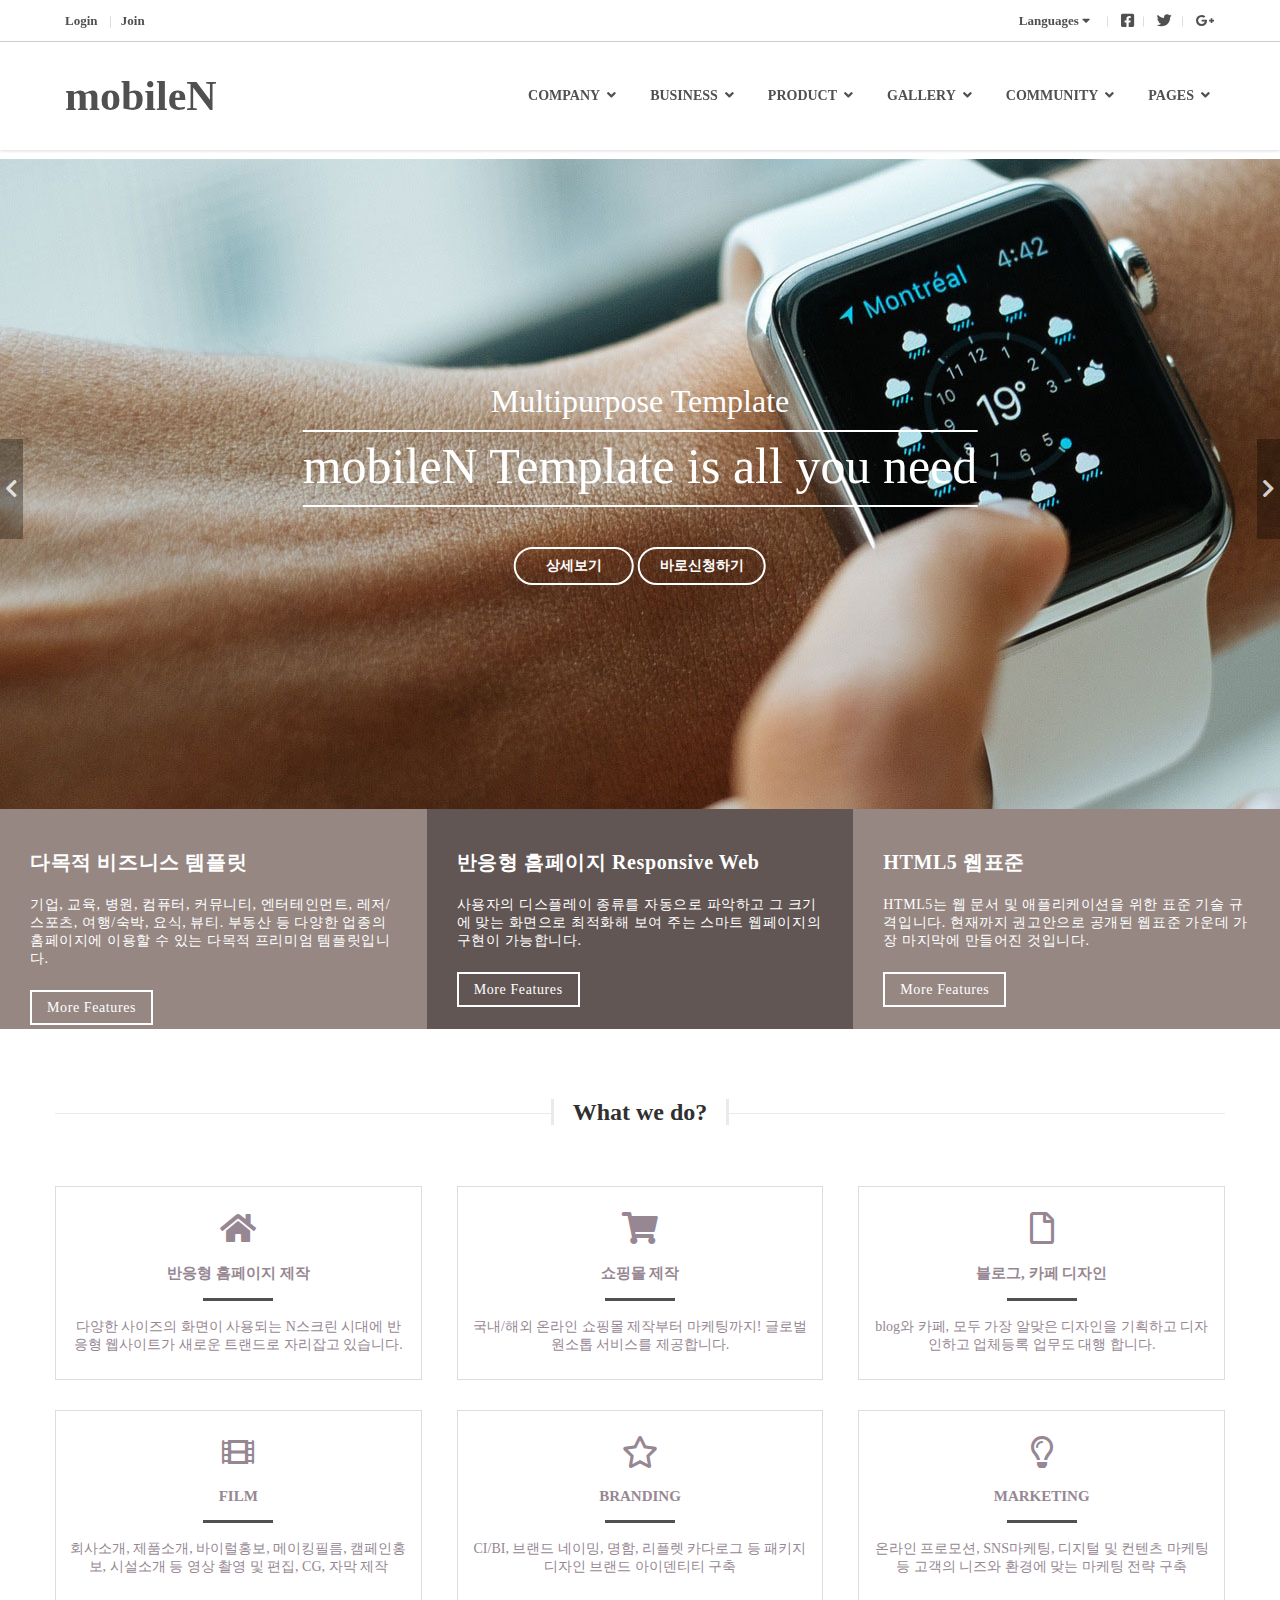
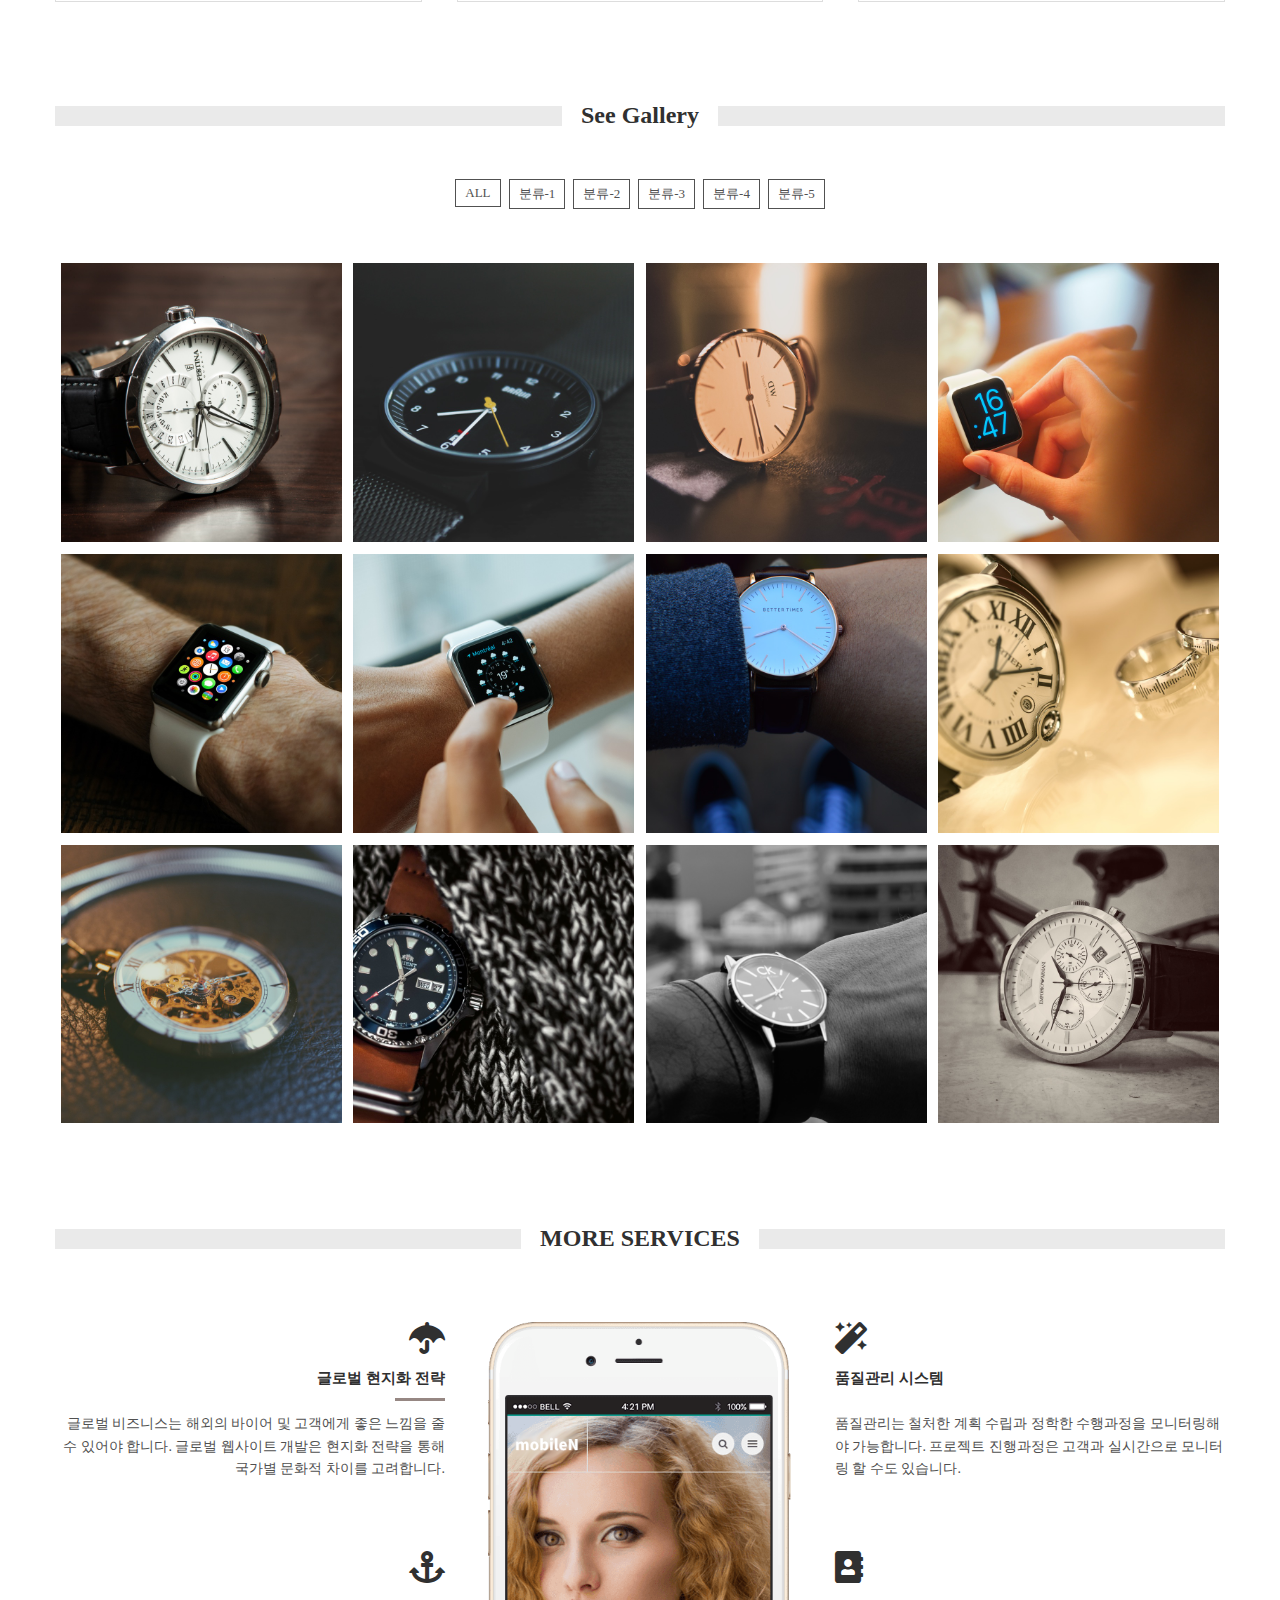
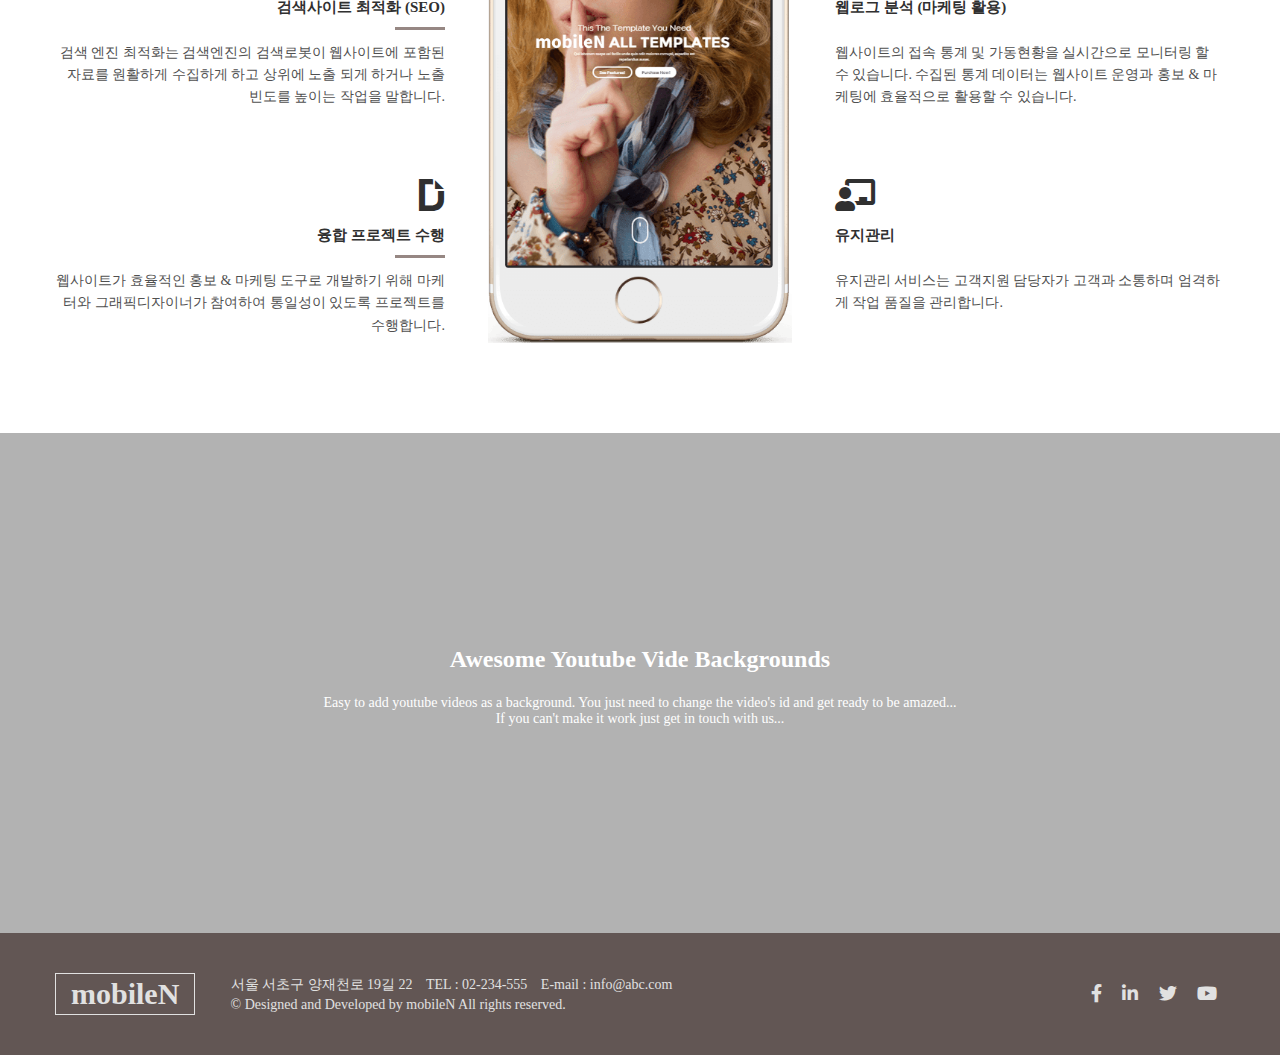
==== commit 25bb8fe2: "index.html 완료" ====
--- a/index.html
+++ b/index.html
@@ -22,7 +22,7 @@
             <div class="topmenu_box row">
                 <div class="login">
                     <a href="#">Login</a>
-                    <a href="#">Register</a>
+                    <a href="#">Join</a>
                 </div> 
                 <div class="lang">
                     <ul class="depth_1">
@@ -456,15 +456,55 @@
 
 
        </div>
-
-       
-       
-       
+       <div class="Background">
+           <div class="Background_text overlay">
+               <div class="row">
+                   <h2> Awesome Youtube Vide Backgrounds</h2>
+                   <p>Easy to add youtube videos as a background. You just need to change the video's id and get ready to be amazed...<br>If you can't make it work just get in touch with us...
+                   </p>
+               </div>
+           </div>
+       </div> 
     </section>
 
-
-
-
-    
+    <footer id="footer">
+        <div class="footer_menu row">
+            <div class="logo">
+                <a href="#">
+                    <h2>mobileN</h2>
+                </a>
+            </div>
+            <div class="com_info">
+                <div class="info">
+                    <span>서울 서초구 양재천로 19길 22</span>
+                    <span>TEL : <a href="tel:02-23-555">02-234-555</a></span>
+                    <span>E-mail : <a href="mailti:info@abc.com">info@abc.com</a></span>
+                </div>
+                <div class="copyright">
+                    &copy; Designed and Developed by mobileN All rights reserved.
+                </div>
+            </div>
+            <div class="sns">
+                <a href="#">
+                    <i class="fab fa-facebook-f"></i>
+                    <span class="blind">facebook</span>
+                </a>
+                <a href="#">
+                    <i class="fab fa-linkedin-in"></i>
+                    <span class="blind">linkedin</span>
+                </a>
+                <a href="#">
+                    <i class="fab fa-twitter"></i>
+                    <span class="blind">twitter</span>
+                </a>
+                <a href="#">
+                    <i class="fab fa-youtube"></i>
+                    <span class="blind">youtube</span>
+                </a>
+            </div>
+        </div>
+    </footer>
+
+
 </body>
 </html>
--- a/css/index.css
+++ b/css/index.css
@@ -345,7 +345,7 @@
 
 }
 .more_services .services { 
-    margin-top: 70px;
+    margin:70px 0 90px;
 }
 .more_services .services_box {
     float: left;
@@ -374,5 +374,29 @@
     width:50px;
     background: #968783;
     text-align: right;
-    
-  }+}
+.Background {
+    background:url(../images/bg.png) no-repeat;
+    height:500px;
+    background-size:cover;
+    background-attachment: fixed;  
+    background-position:center;
+    position: relative;
+}
+.Background .Background_text { 
+    color:#fff;
+    text-align: center;
+    padding:213px 0 ;
+}
+.Background .row h2 { 
+    font-size: 24px;
+    padding-bottom: 22px;
+}
+.Background .row p { 
+    font-size: 14px;
+}
+.Background .overlay { 
+    position: absolute;
+    top:0; left:0; right:0; bottom:0;
+    background:rgba(0,0,0,0.3);
+}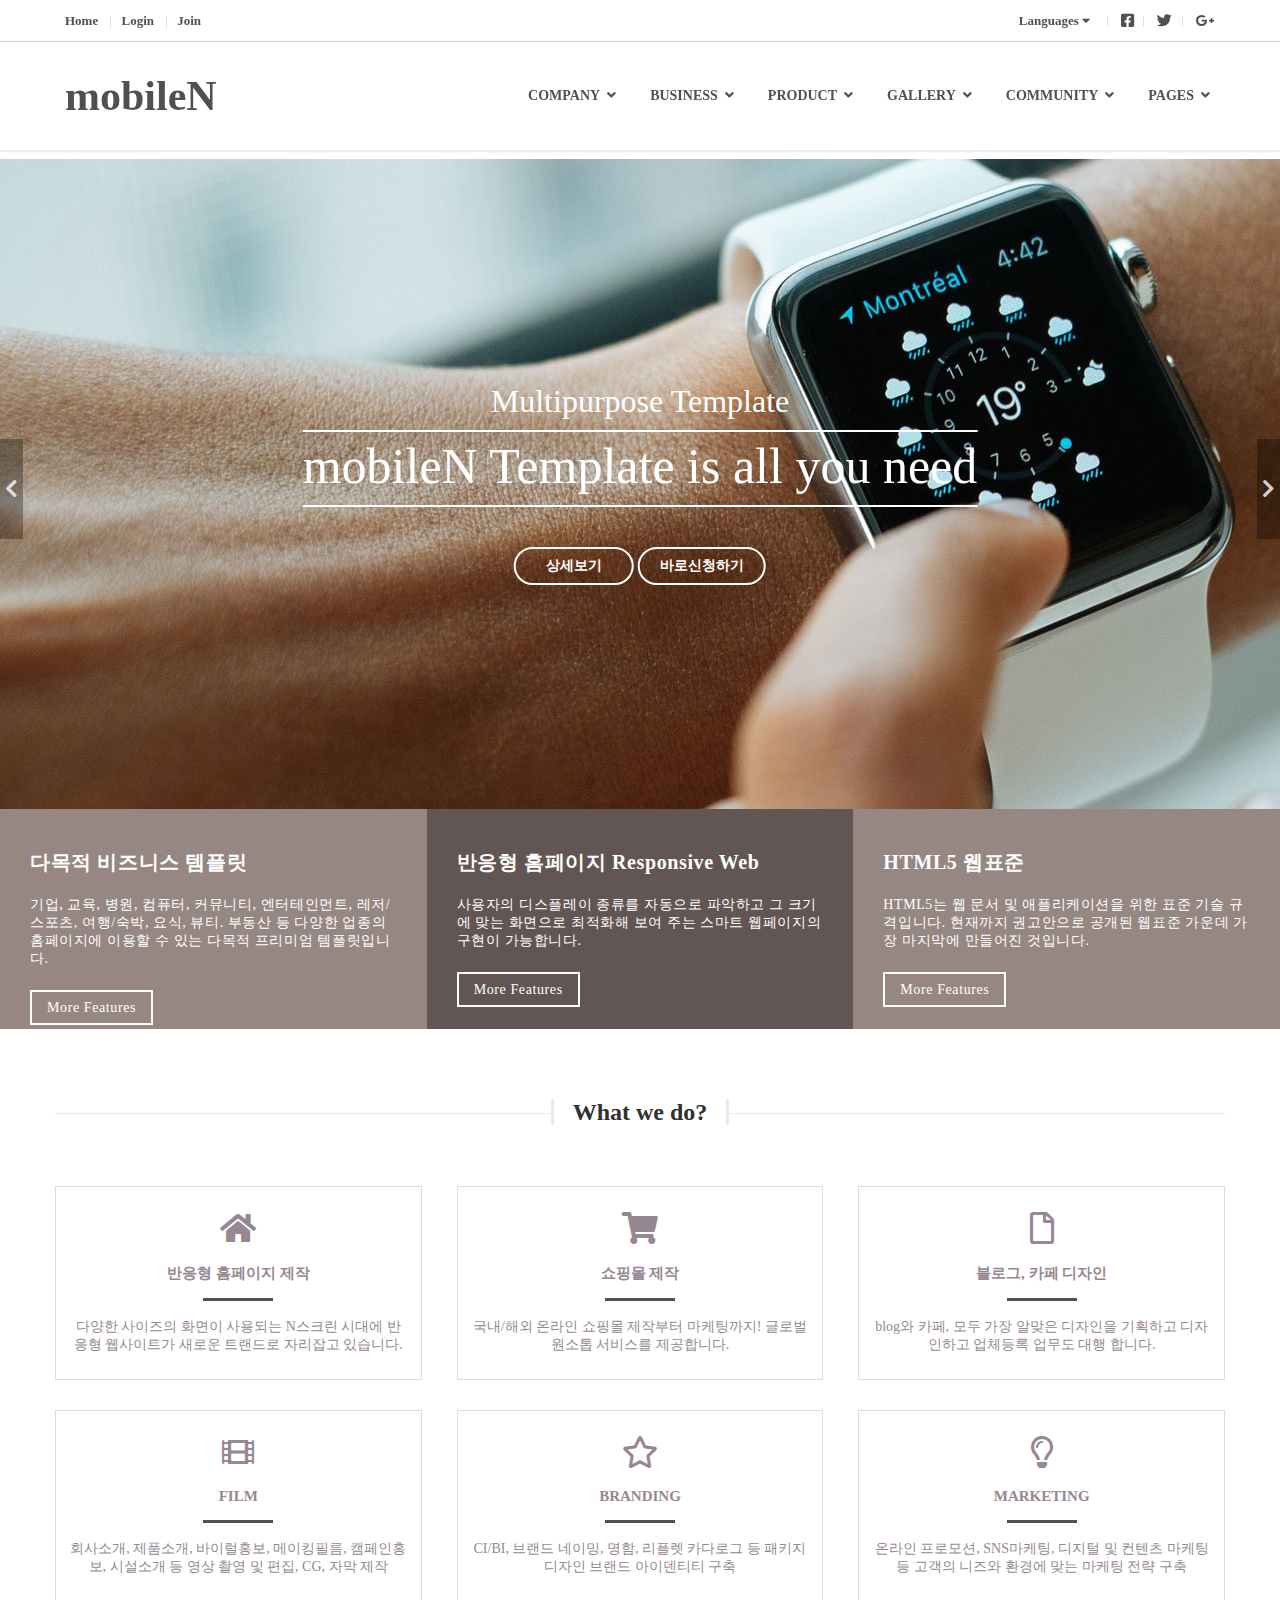
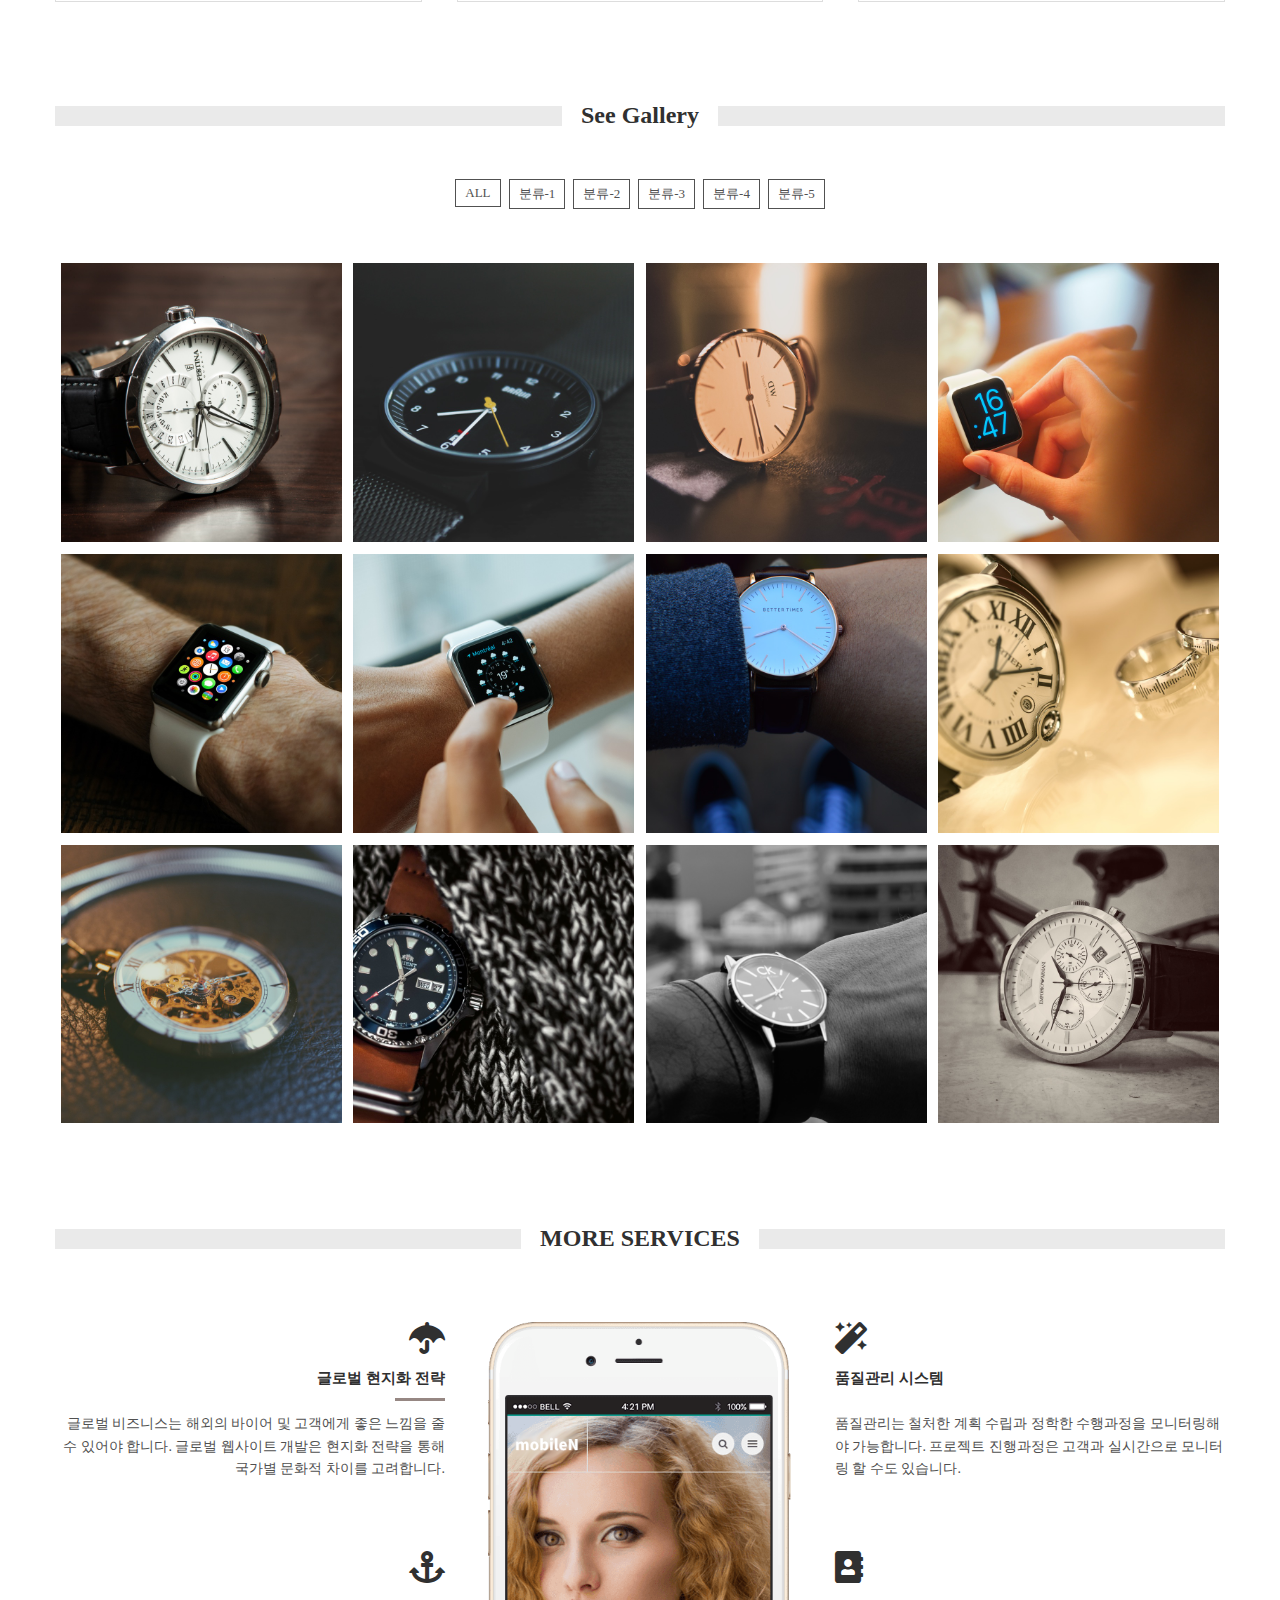
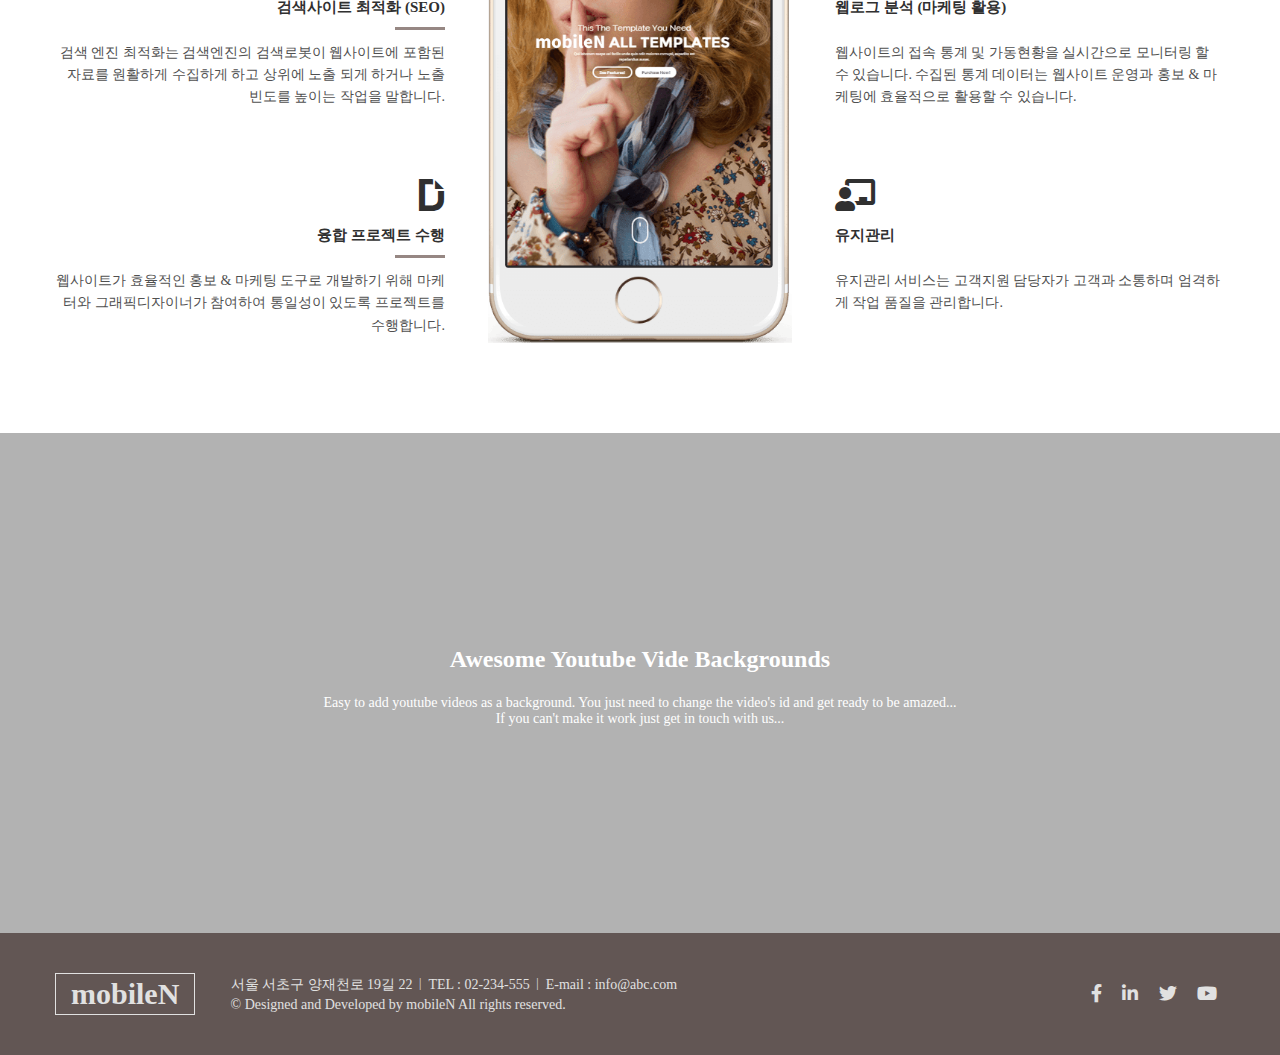
==== commit ca0ceee4: "login page 추가" ====
--- a/index.html
+++ b/index.html
@@ -21,8 +21,9 @@
         <div class="topmenu">
             <div class="topmenu_box row">
                 <div class="login">
-                    <a href="#">Login</a>
-                    <a href="#">Join</a>
+                    <a href="index.html">Home</a>
+                    <a href="login.html">Login</a>
+                    <a href="join.html">Join</a>
                 </div> 
                 <div class="lang">
                     <ul class="depth_1">
